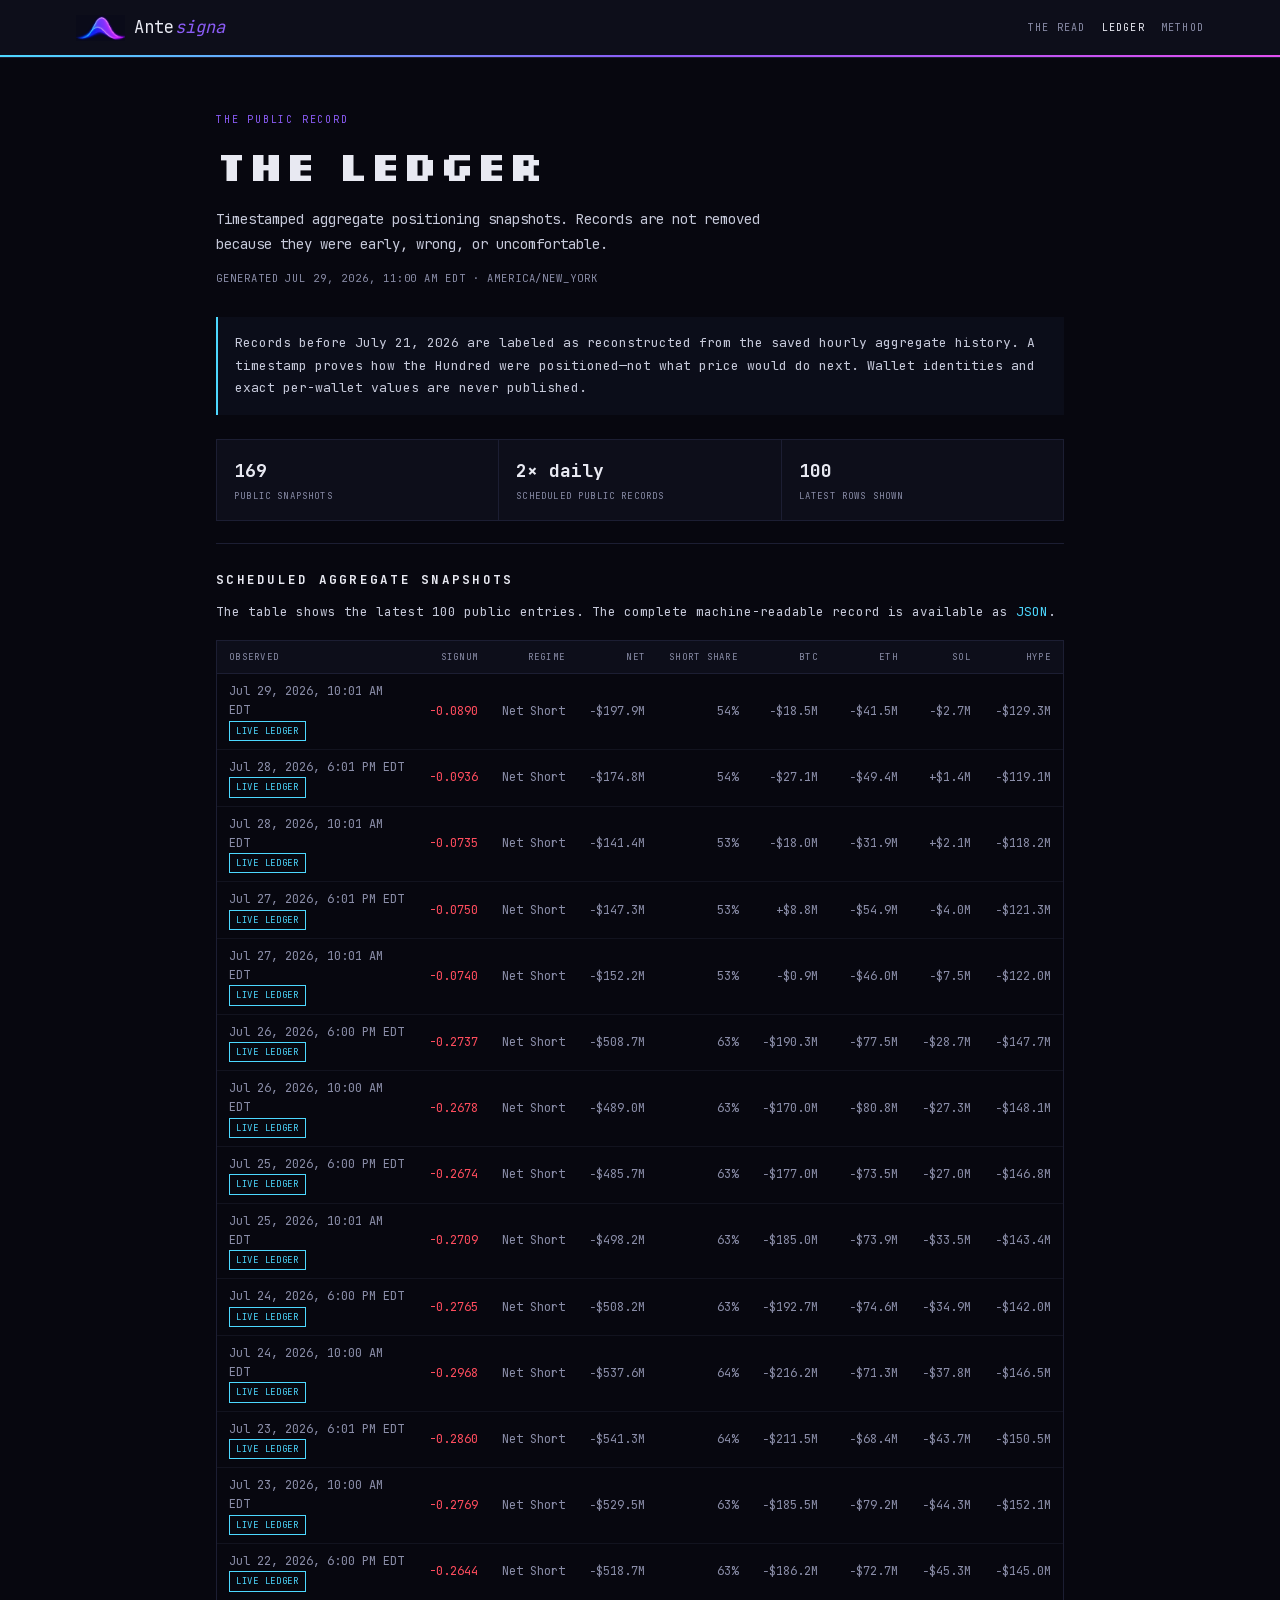
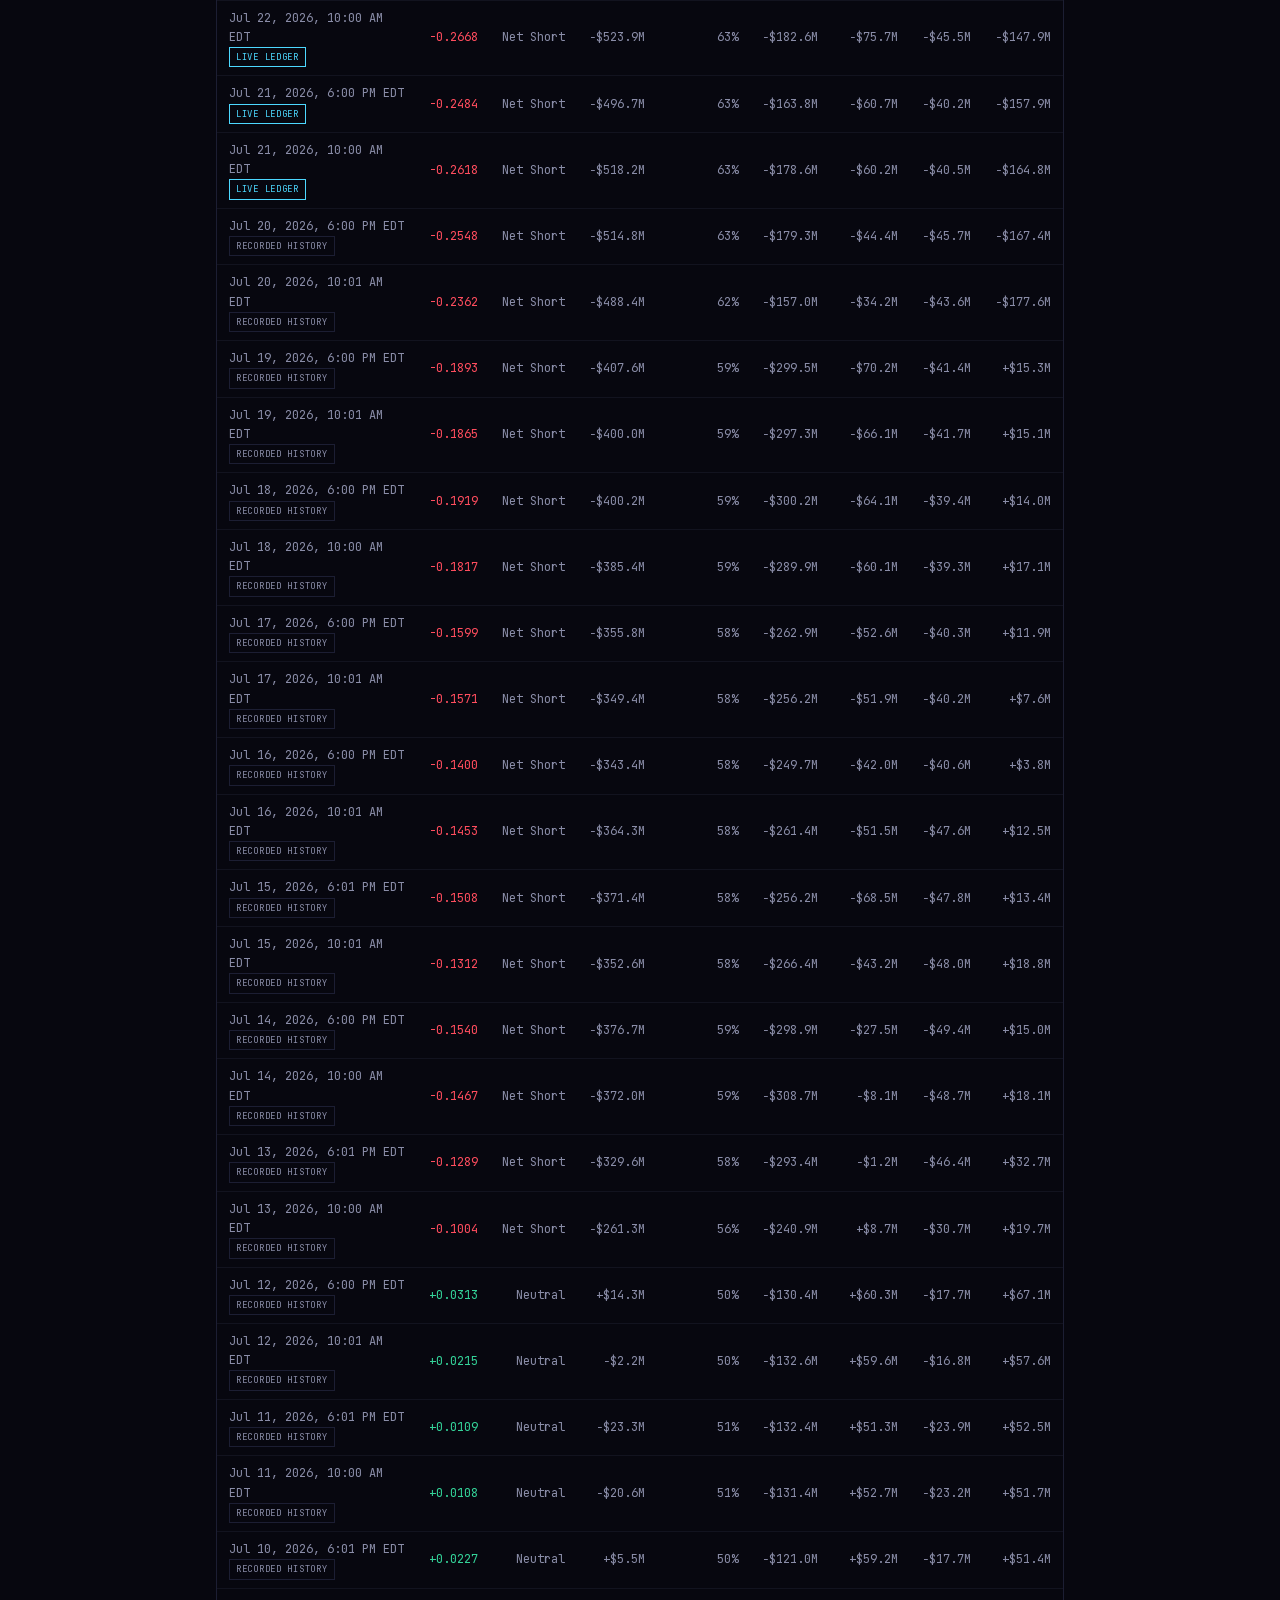
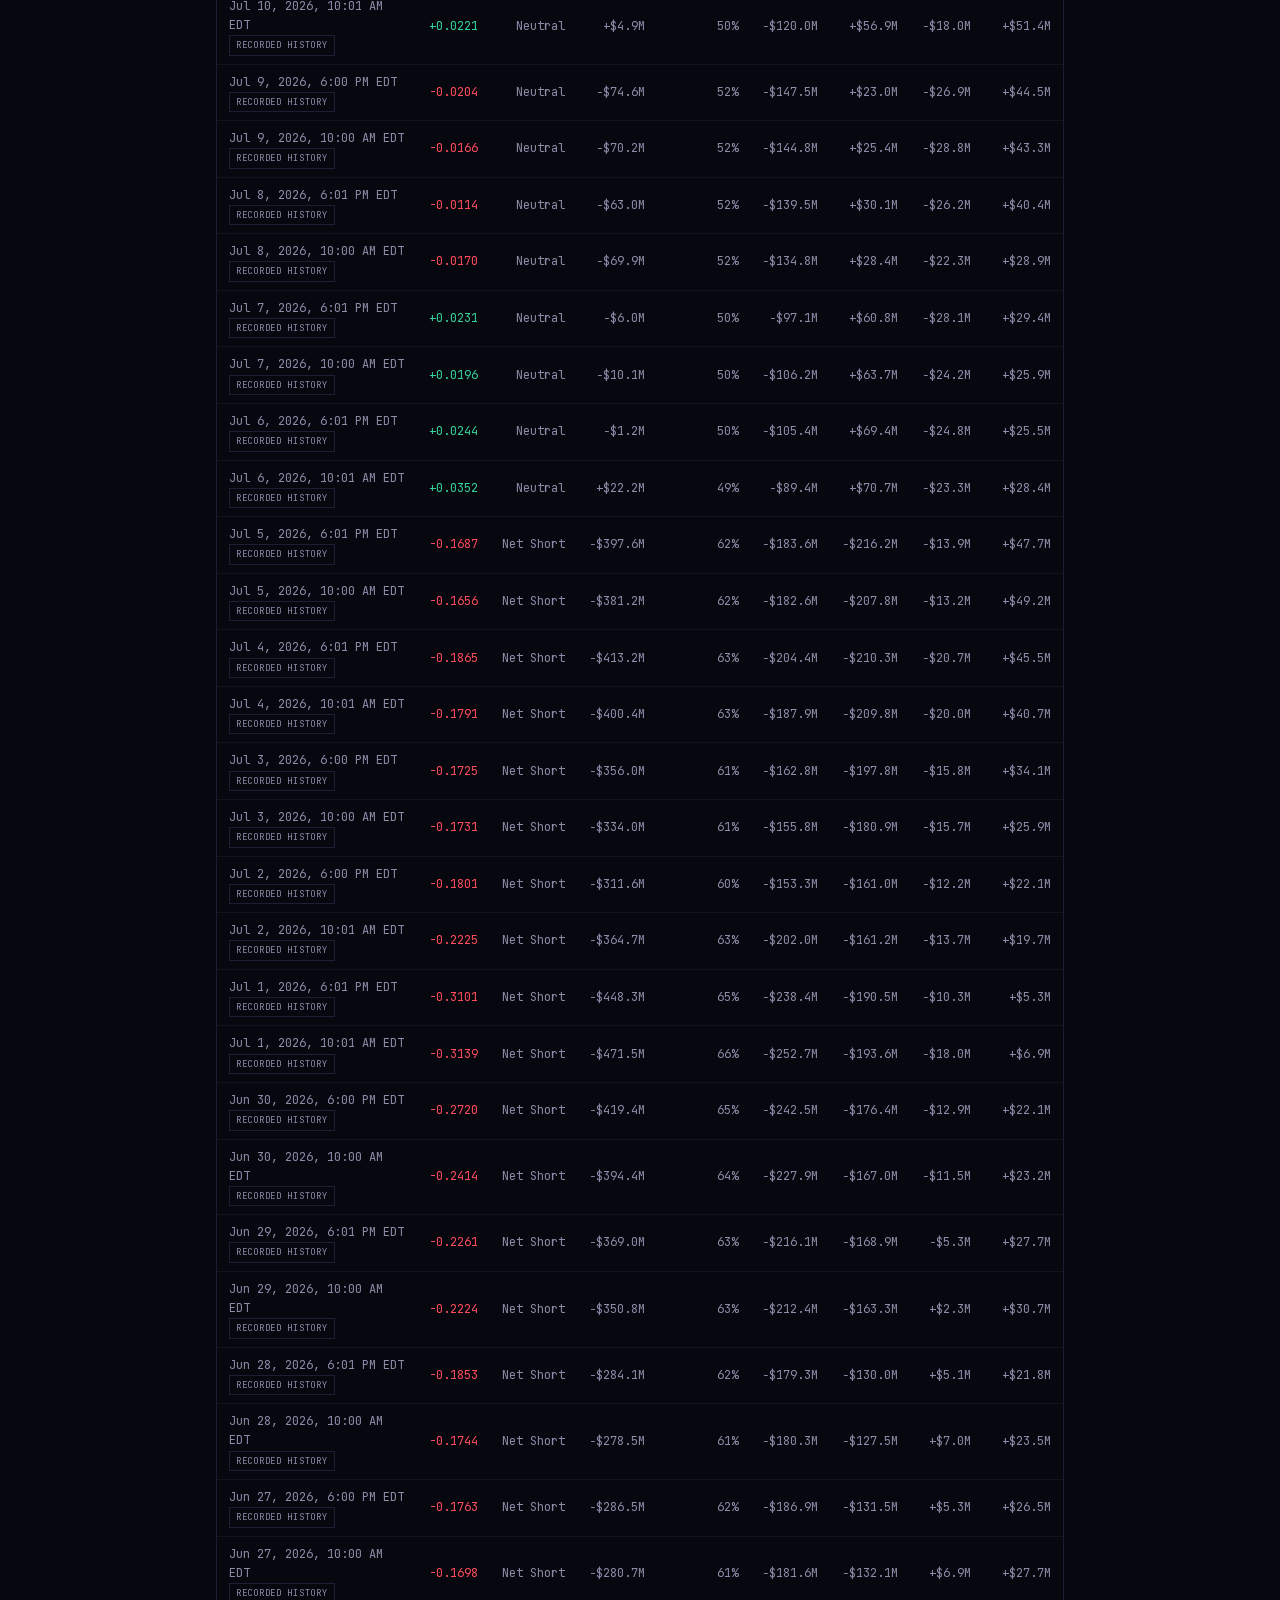
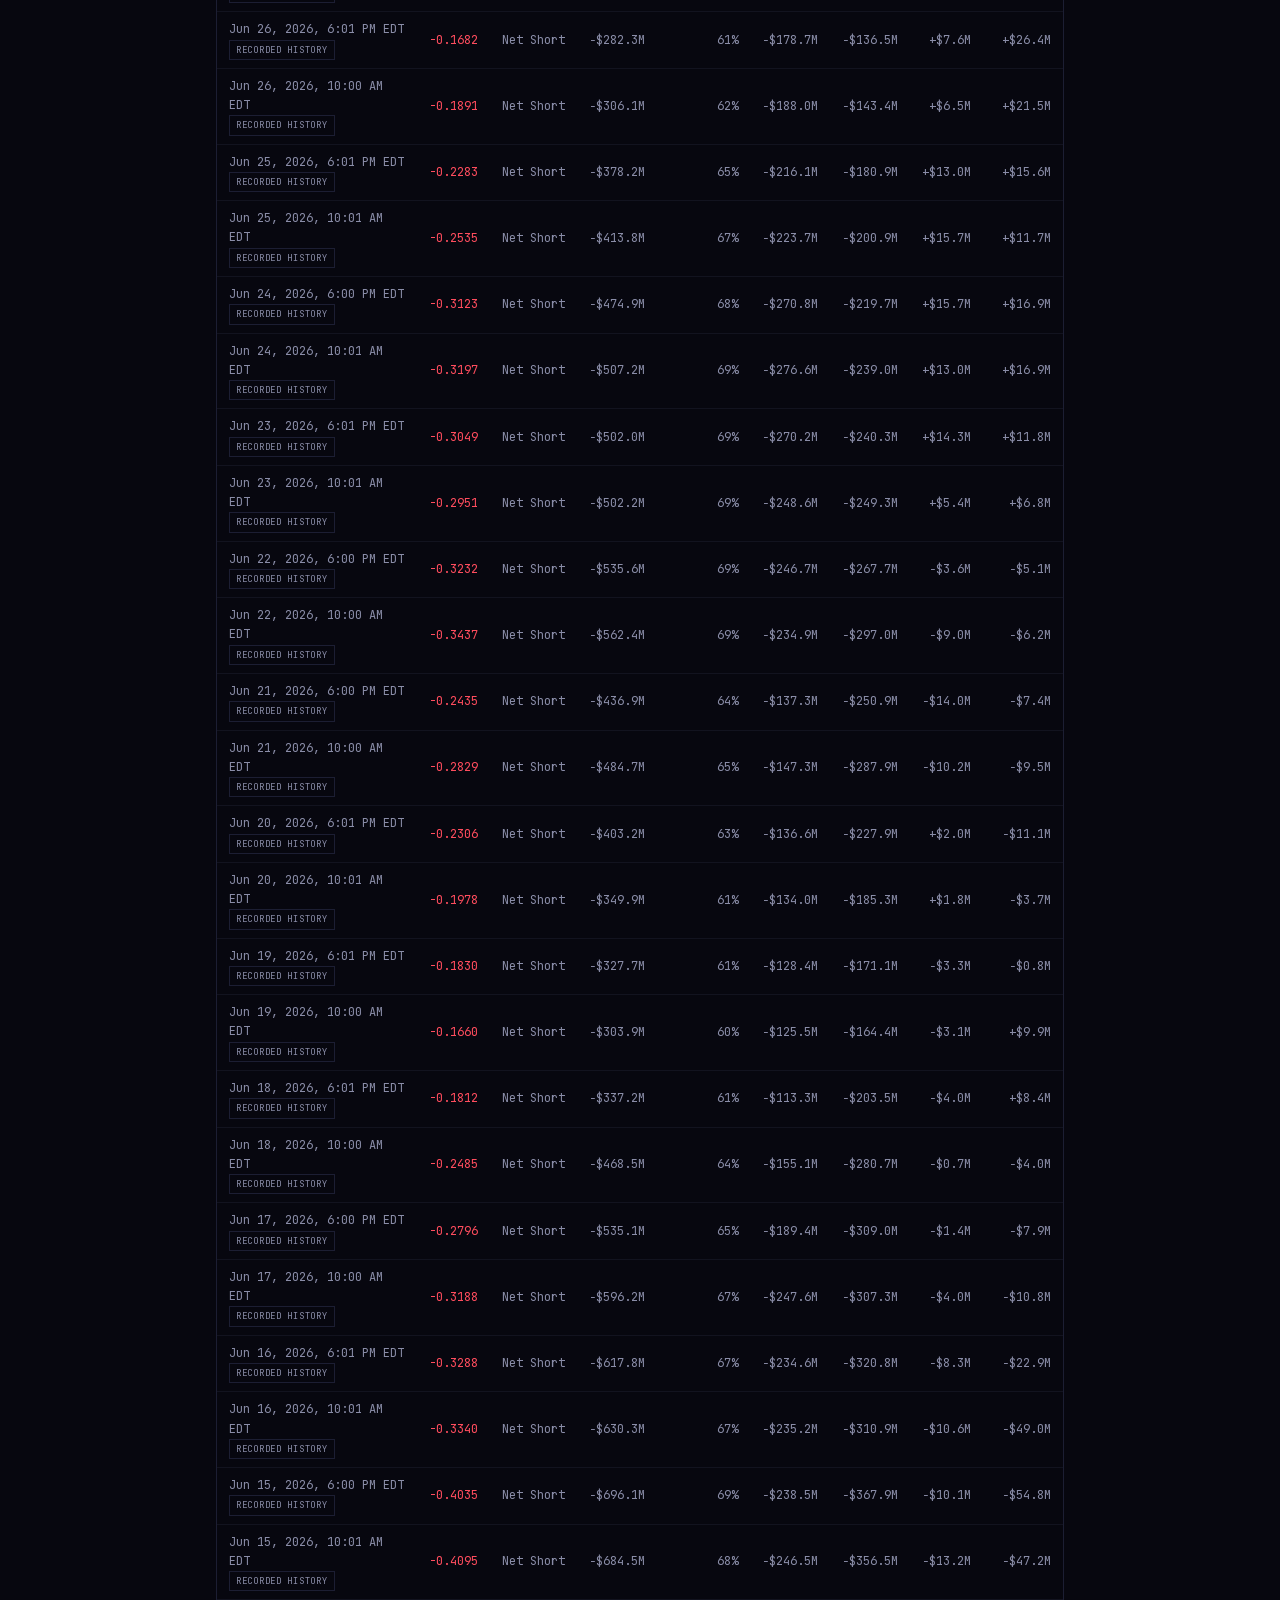
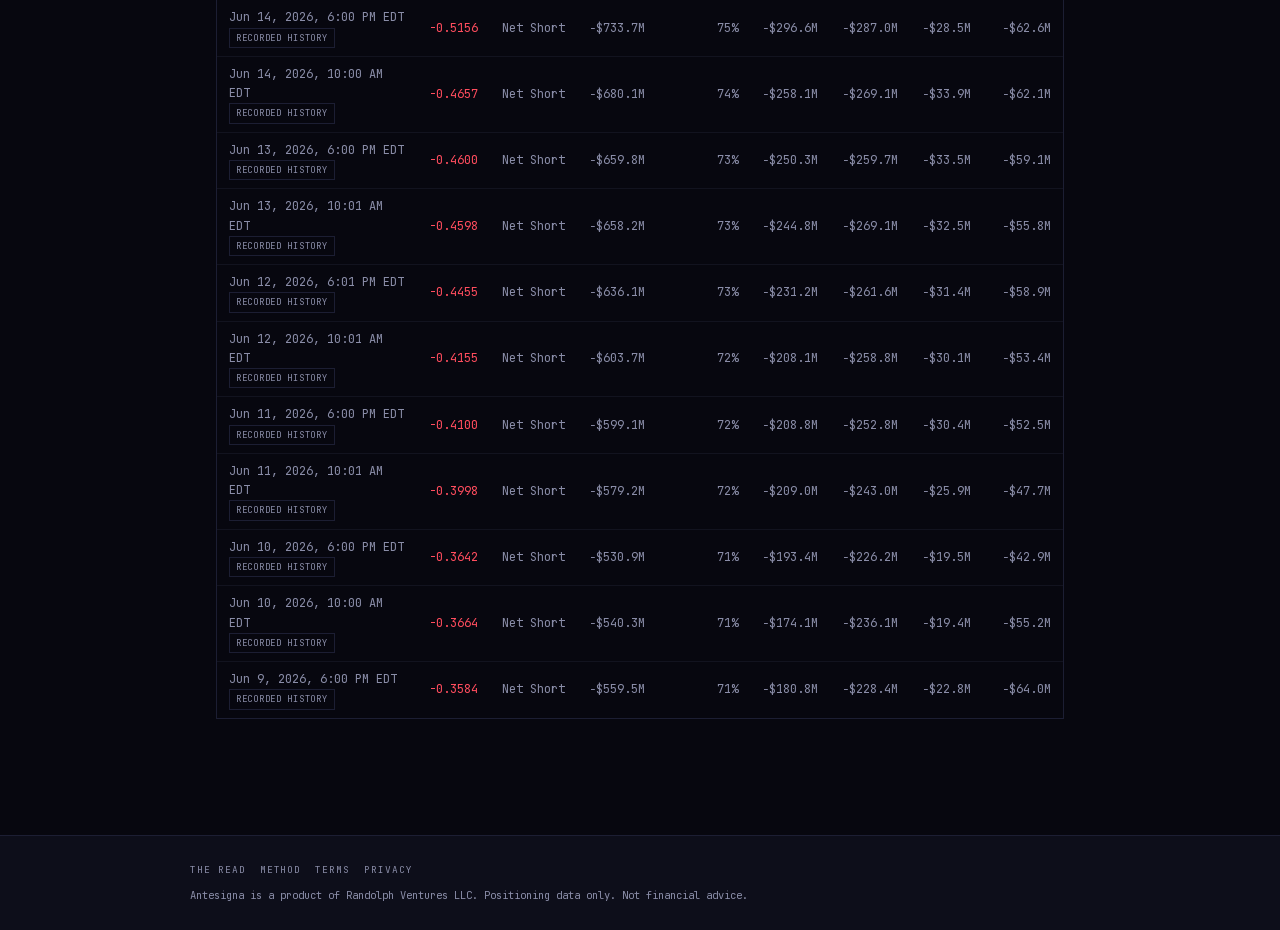
==== ledger/index.html @ 9aadf744 "Initialize public Antesigna deployment mirror" ====
<!doctype html>
<html lang="en">
<head>
  <meta charset="utf-8">
  <meta name="viewport" content="width=device-width, initial-scale=1">
  <title>The Ledger — Antesigna</title>
  <meta name="description" content="The public, timestamped record of Antesigna aggregate positioning snapshots.">
  <link rel="canonical" href="https://antesigna.io/ledger/">
  <meta property="og:type" content="website">
  <meta property="og:title" content="The Ledger — Antesigna">
  <meta property="og:description" content="Scheduled aggregate positioning snapshots, retained whether the read later looks useful or wrong.">
  <meta property="og:image" content="https://antesigna.io/assets/img/og.jpg">
  <link rel="icon" type="image/png" href="/assets/img/favicon.png">
  <link rel="stylesheet" href="/assets/antesigna.css">
  <link rel="stylesheet" href="/assets/page.css">
</head>
<body class="page-shell">
  <a class="skip" href="#content">Skip to the Ledger</a>
  <header class="page-head"><div class="wrap"><nav class="nav" aria-label="Primary">
    <a class="brand" href="/"><img src="/assets/img/mark.webp" alt="" width="130" height="69"><span class="bname">Ante<i>signa</i></span></a>
    <div class="page-links"><a href="/">The Read</a><a href="/ledger/" aria-current="page">Ledger</a><a href="/method/">Method</a></div>
  </nav></div><div class="rail"></div></header>
  <main class="page-main" id="content">
    <div class="page-kicker">The public record</div>
    <h1>The Ledger</h1>
    <p class="page-lede">Timestamped aggregate positioning snapshots. Records are not removed because they were early, wrong, or uncomfortable.</p>
    <div class="page-meta">Generated <span id="ledgerGenerated">loading…</span> · America/New_York</div>

    <div class="page-callout">Records before July 21, 2026 are labeled as reconstructed from the saved hourly aggregate history. A timestamp proves how the Hundred were positioned—not what price would do next. Wallet identities and exact per-wallet values are never published.</div>

    <div class="page-grid" aria-live="polite">
      <div class="page-stat"><strong id="snapshotCount">—</strong><span>public snapshots</span></div>
      <div class="page-stat"><strong>2× daily</strong><span>scheduled public records</span></div>
      <div class="page-stat"><strong>100</strong><span>latest rows shown</span></div>
    </div>

    <section class="page-section">
      <h2>Scheduled aggregate snapshots</h2>
      <p>The table shows the latest 100 public entries. The complete machine-readable record is available as <a href="/data/proof_ledger.json">JSON</a>.</p>
      <div class="ledger-table" style="margin-top:16px">
        <table>
          <thead><tr><th>Observed</th><th>Signum</th><th>Regime</th><th>Net</th><th>Short share</th><th>BTC</th><th>ETH</th><th>SOL</th><th>HYPE</th></tr></thead>
          <tbody id="snapshotRows"><tr><td colspan="9">Loading the public Ledger…</td></tr></tbody>
        </table>
      </div>
    </section>
  </main>
  <footer class="page-foot"><div class="inner"><nav><a href="/">The Read</a><a href="/method/">Method</a><a href="/terms/">Terms</a><a href="/privacy/">Privacy</a></nav>Antesigna is a product of Randolph Ventures LLC. Positioning data only. Not financial advice.</div></footer>
  <script src="/assets/page.js"></script>
</body>
</html>
---- assets/antesigna.css ----
/* ═══════════════════════════════════════════════════════════════════════
   ANTESIGNA — live positioning of 100 screened Hyperliquid traders
   Committed dark: this is a cockpit UI, so there is no light theme.

   COLOUR LAW (do not relax):
     · --long / --short  data direction ONLY, always paired with a sign or arrow
     · --cyan            interactive ONLY (links, focus, active, ghost button)
     · --gold            the Watch (paid tier) ONLY
     · the full cyan→violet→magenta gradient appears in exactly three places:
       the logo, the two energy rails, and active/selected states. Nowhere else.
   ═══════════════════════════════════════════════════════════════════════ */

@font-face{font-family:'JetBrains Mono';font-style:normal;font-weight:400 700;font-display:swap;
  src:url(fonts/jetbrainsmono-400.woff2) format('woff2')}
@font-face{font-family:'Silkscreen';font-style:normal;font-weight:400;font-display:swap;
  src:url(fonts/silkscreen-400.woff2) format('woff2')}
@font-face{font-family:'Silkscreen';font-style:normal;font-weight:700;font-display:swap;
  src:url(fonts/silkscreen-700.woff2) format('woff2')}

:root{
  --void:#07070F; --panel:#0D0E1A; --line:#1C1E33; --ink:#E8E9F2; --ink2:#8A8DA8;
  --cyan:#4DD8FF; --violet:#8B5CF6; --magenta:#E14FEF;
  --long:#34D399; --short:#FF4D5E; --gold:#F2C14E;
  --grad:linear-gradient(90deg,var(--cyan),var(--violet),var(--magenta));
  --mono:'JetBrains Mono',ui-monospace,SFMono-Regular,Menlo,monospace;
  --px:'Silkscreen','JetBrains Mono',monospace;
}
*{box-sizing:border-box;margin:0;padding:0}
html{-webkit-text-size-adjust:100%;overflow-x:hidden}
body{background:var(--void);color:var(--ink);font:13px/1.6 var(--mono);-webkit-font-smoothing:antialiased;overflow-x:hidden}
a{color:var(--cyan);text-decoration:none}
a:hover{text-decoration:underline}
button{font:inherit;color:inherit;background:transparent;border:0;cursor:pointer}
img{max-width:100%;display:block}
:focus-visible{outline:2px solid var(--cyan);outline-offset:2px}
.px{font-family:var(--px);font-weight:700;letter-spacing:.02em}
.n{font-variant-numeric:tabular-nums;white-space:nowrap}
.up{color:var(--long)} .dn{color:var(--short)} .mut{color:var(--ink2)}
.wrap{max-width:1180px;margin:0 auto;padding:0 26px}
.rail{height:2px;background:var(--grad)}
.lbl{font-size:9.5px;letter-spacing:.17em;text-transform:uppercase;color:var(--ink2)}
.sec{border-top:1px solid var(--line);padding:32px 0}
.skip{position:absolute;left:-9999px}
.skip:focus{left:8px;top:8px;z-index:200;background:var(--panel);padding:10px 14px;border:1px solid var(--cyan)}

/* ── tooltip: single node at body root so scroll containers can't clip it ── */
[data-tip]{border-bottom:1px dotted rgba(138,141,168,.6);cursor:help}
#tip{position:absolute;z-index:120;max-width:270px;background:#12142A;color:var(--ink);
  border:1px solid var(--violet);padding:8px 11px;font-size:11px;line-height:1.55;
  opacity:0;visibility:hidden;transition:opacity .13s;pointer-events:none;
  box-shadow:0 6px 22px rgba(0,0,0,.6)}
#tip.on{opacity:1;visibility:visible}

/* ── loading / error ── */
.boot{padding:80px 26px;text-align:center;color:var(--ink2);font-size:12px;letter-spacing:.14em;text-transform:uppercase}
.boot.err{color:#ffb3ba}
.boot .again{margin-top:14px;display:inline-block;border:1px solid var(--cyan);color:var(--cyan);
  padding:9px 15px;font-size:10.5px;letter-spacing:.14em}

/* ── positioning tape ── */
.tape{background:#0A0B15;border-bottom:1px solid var(--line);overflow:hidden}
.tapetrack{display:flex;width:max-content}
.run .tapetrack{animation:slide 64s linear infinite}
@keyframes slide{to{transform:translateX(-50%)}}
.thalf{display:flex;align-items:center}
.tmk{display:inline-flex;align-items:baseline;gap:5px;padding:7px 0;margin-right:30px;white-space:nowrap;font-size:11px}
.tmk .s{color:var(--ink);letter-spacing:.06em}
.tmk .v,.tmk .d{font-variant-numeric:tabular-nums}
.tmk .d{font-size:10.5px}
.ttag{color:var(--violet);letter-spacing:.15em;font-size:10px;padding:7px 0;margin-right:30px;white-space:nowrap}

/* ── latest ── */
.latest{display:flex;background:var(--panel);border-bottom:1px solid var(--line);overflow:hidden}
.latest .k{flex:none;padding:9px 13px;font-size:9.5px;letter-spacing:.16em;color:var(--cyan);border-right:1px solid var(--line)}
.lwin{position:relative;flex:1;height:34px;overflow:hidden;min-width:0}
.lwin ul{list-style:none;position:absolute;inset:0}
.lwin li{height:34px;display:flex;align-items:center;gap:9px;padding:0 14px;font-size:11.5px;color:var(--ink2);white-space:nowrap;overflow:hidden;text-overflow:ellipsis}
.lwin li b{color:var(--ink)}
.lwin li .t{flex:none;font-size:10.5px;letter-spacing:.06em}
.lwin li>span:last-child{min-width:0;overflow:hidden;text-overflow:ellipsis}

/* ── nav ── */
.nav{display:flex;align-items:center;gap:20px;padding:11px 0;background:var(--panel);flex-wrap:nowrap}
.brand{display:flex;align-items:center;gap:9px;flex:none;color:var(--ink)}
.brand:hover{text-decoration:none}
.brand img{height:26px;width:auto}
.bname{font-size:17px;letter-spacing:.01em}
.bname i{font-style:italic;color:var(--violet)}
.links{display:none;gap:15px;font-size:10px;letter-spacing:.1em;text-transform:uppercase;white-space:nowrap}
.links a{color:var(--ink2)}
.links a.on{color:var(--ink)}
@media(min-width:1140px){.links{display:flex}}
.navr{margin-left:auto;display:flex;align-items:center;gap:11px;flex:none}
.cd{display:flex;align-items:center;gap:7px;font-size:10px;letter-spacing:.08em;color:var(--ink2);white-space:nowrap}
.dot{width:7px;height:7px;background:var(--cyan);flex:none}
.run .dot{animation:breathe 4s ease-in-out infinite}
@keyframes breathe{0%,100%{opacity:.4;box-shadow:0 0 0 rgba(77,216,255,0)}50%{opacity:1;box-shadow:0 0 9px rgba(77,216,255,.85)}}
.btn{display:inline-block;padding:10px 16px;font-size:10.5px;font-weight:700;letter-spacing:.14em;
  text-transform:uppercase;white-space:nowrap;border:1px solid transparent}
.btn:hover{text-decoration:none}
.b-gold{background:var(--gold);color:#141005}
.b-gold:hover{filter:brightness(1.08)}
.b-ghost{color:var(--cyan);border-color:var(--cyan)}
.b-ghost:hover{background:rgba(77,216,255,.08)}
.btn-lg{padding:13px 20px;font-size:11.5px}
/* Must sit AFTER .navr/.btn above: a media query adds no specificity, so a
   later plain rule would otherwise win and the CTA pair would overflow. */
@media(max-width:820px){
  .nav{flex-wrap:wrap;gap:12px}
  .navr{margin-left:0;width:100%;gap:9px}
  .navr .btn{flex:1 1 auto;text-align:center}
}
@media(max-width:400px){.cd{display:none}}

/* ── hero ── */
.hero{padding:38px 0 30px}
.eyeb{display:flex;gap:16px;flex-wrap:wrap;align-items:baseline;font-size:10.5px;letter-spacing:.15em;text-transform:uppercase;color:var(--ink2)}
.eyeb .id{color:var(--ink)}
.hero h1{font-family:var(--px);font-weight:700;font-size:clamp(20px,2.5vw,31px);line-height:1.3;margin-top:15px;max-width:20ch;letter-spacing:.02em}
.sub{margin-top:16px;max-width:68ch;font-size:13px;color:var(--ink2);line-height:1.75}
.sub b{color:var(--ink)}
.lore{margin-top:15px;font-size:11.5px;color:var(--ink2);font-style:italic;line-height:1.75;max-width:70ch;
  border-left:2px solid var(--violet);padding-left:12px}
.lore b{font-style:normal;color:var(--ink);letter-spacing:.03em}
.hgrid{display:grid;grid-template-columns:1fr;gap:30px;margin-top:28px;align-items:end}
@media(min-width:940px){.hgrid{grid-template-columns:290px minmax(0,1fr);gap:44px}}
/* colour + glow are set inline and scale with magnitude — see heatStyle() */
.big{font-family:var(--px);font-weight:700;font-size:clamp(44px,6vw,62px);line-height:1;font-variant-numeric:tabular-nums}
.bmeta{margin-top:9px;font-size:10.5px;color:var(--ink2);letter-spacing:.06em}
.bdef{margin-top:5px;font-size:11px;color:var(--ink2);line-height:1.6}
.marks{margin-top:12px;font-size:11.5px;color:var(--ink2)}
.marks b{color:var(--ink)}
.dist{position:relative}
.dist svg{width:100%;height:auto}
.dcap{position:relative;display:flex;justify-content:space-between;margin-top:7px;font-size:9.5px;letter-spacing:.13em;text-transform:uppercase;color:var(--ink2)}
.dcap .z{position:absolute;top:0;transform:translateX(-50%)}
.today{position:absolute;top:-3px;font-size:9.5px;letter-spacing:.16em;text-transform:uppercase;color:var(--ink);white-space:nowrap;padding-left:7px}
.chips{display:flex;flex-wrap:wrap;gap:8px;margin-top:20px}
.chip{border:1px solid var(--line);padding:7px 11px;font-size:11px;color:var(--ink2)}
.chip b{color:var(--ink)}
.cta{display:flex;flex-wrap:wrap;gap:11px;align-items:center;margin-top:24px}
.ctan{font-size:11.5px;color:var(--ink2)}
.trust{margin-top:13px;font-size:9.5px;letter-spacing:.15em;text-transform:uppercase;color:var(--ink2)}

/* ── proof strip ── */
.strip{display:grid;grid-template-columns:repeat(2,1fr);border-top:1px solid var(--line);border-bottom:1px solid var(--line);background:var(--panel)}
@media(min-width:820px){.strip{grid-template-columns:repeat(4,1fr)}}
.strip>div{padding:13px 18px;border-right:1px solid var(--line)}
.strip>div:last-child{border-right:0}
.strip .v{font-size:15px;color:var(--ink)}
.strip .k{font-size:9px;letter-spacing:.13em;text-transform:uppercase;color:var(--ink2);margin-top:3px}

/* ── section heads / tabs ── */
.shead{display:flex;justify-content:space-between;align-items:flex-end;gap:14px;flex-wrap:wrap;margin-bottom:6px}
.shead h2{font-size:12.5px;letter-spacing:.2em;text-transform:uppercase;font-weight:700}
.ssub{font-size:11.5px;color:var(--ink2);margin-bottom:16px}
.tabs{display:flex;border:1px solid var(--line);font-size:9.5px;letter-spacing:.11em;text-transform:uppercase;flex-wrap:wrap}
.tabs button{padding:6px 12px;color:var(--ink2);border-left:1px solid var(--line)}
.tabs button:first-child{border-left:0}
.tabs button.on{background:var(--grad);color:#fff;font-weight:700}
.ctabs{display:flex;gap:8px;flex-wrap:wrap;align-items:center}
.clegend{display:flex;flex-wrap:wrap;gap:14px;margin-top:10px;font-size:10px;letter-spacing:.1em;text-transform:uppercase;color:var(--ink2)}
.clegend i{display:inline-block;width:10px;height:2px;margin-right:6px;vertical-align:3px}

/* ── chart ── */
#chart svg,#bars svg{display:block;width:100%;height:auto}

/* ── movers ── */
.mv{display:grid;grid-template-columns:1fr;gap:4px 14px;padding:14px 0;border-top:1px solid var(--line)}
@media(min-width:700px){.mv{grid-template-columns:74px 104px minmax(0,1fr);align-items:baseline}}
.mv .t{font-weight:700;letter-spacing:.06em}
.mv .d{font-size:14px}
.mv .c{font-size:12.5px;color:#C6C9DA;line-height:1.65}
.mv .c b{color:var(--ink)}
.quiet{margin-top:18px;border:1px solid var(--violet);padding:12px 15px;font-size:12px;color:#CDBFF6}
.quiet b{color:var(--ink)}

/* ── board ── */
.tw{overflow:auto;max-height:340px;border:1px solid var(--line);
  scrollbar-width:thin;scrollbar-color:#2A2E4A transparent}
.tw::-webkit-scrollbar{width:8px;height:8px}
.tw::-webkit-scrollbar-track{background:transparent}
.tw::-webkit-scrollbar-thumb{background:#242840;border:2px solid var(--void)}
.tw::-webkit-scrollbar-thumb:hover{background:#33385a}
.tw::-webkit-scrollbar-corner{background:transparent}
table{width:100%;border-collapse:collapse;min-width:560px}
th{position:sticky;top:0;background:var(--panel);z-index:2;text-align:right;font-size:9px;letter-spacing:.14em;
  text-transform:uppercase;color:var(--ink2);font-weight:400;padding:9px 12px;border-bottom:1px solid var(--line);white-space:nowrap}
th:first-child,td:first-child{text-align:left}
th button{font-size:inherit;letter-spacing:inherit;text-transform:inherit;color:inherit}
th button:hover{color:var(--ink)}
th .arw{color:var(--cyan)}
td{padding:8px 12px;font-size:12px;font-variant-numeric:tabular-nums;text-align:right;border-bottom:1px solid #12131F;color:var(--ink2);white-space:nowrap}
td.m{color:var(--ink);font-weight:700;letter-spacing:.05em}
tr:last-child td{border-bottom:0}
.tilt{display:inline-block;width:58px;height:7px;background:#161828;position:relative;vertical-align:middle}
.tilt i{position:absolute;top:0;bottom:0}
.tilt::after{content:"";position:absolute;left:50%;top:-2px;bottom:-2px;width:1px;background:var(--ink2);opacity:.5}
.bfoot{display:flex;justify-content:space-between;gap:12px;flex-wrap:wrap;margin-top:10px;font-size:9.5px;letter-spacing:.12em;text-transform:uppercase;color:var(--ink2)}

/* ── the hundred ── */
.tier{display:grid;grid-template-columns:1fr;gap:5px 14px;padding:13px 0;border-top:1px solid #12131F}
@media(min-width:680px){.tier{grid-template-columns:110px 90px minmax(0,1fr) 126px;align-items:center}}
.tier .tl{color:var(--ink);font-size:13px;font-variant-numeric:tabular-nums}
.tier .c{font-size:11px;color:var(--ink2)}
.ttrack{height:14px}
.tbar{height:14px;display:flex;min-width:3px;background:#161828}
.tbar i{display:block;height:100%}
.tbar .s{background:var(--short)} .tbar .l{background:var(--long)} .tbar .f{background:#3A3D55}
.tier .e{font-size:11px;color:var(--ink2);font-variant-numeric:tabular-nums;text-align:left}
@media(min-width:680px){.tier .e{text-align:right}}
.legend{display:flex;gap:16px;flex-wrap:wrap;margin-top:12px;font-size:9.5px;letter-spacing:.11em;text-transform:uppercase;color:var(--ink2)}
.legend i{display:inline-block;width:9px;height:9px;margin-right:6px;vertical-align:-1px}
.callout{margin-top:16px;border-left:2px solid var(--cyan);background:#0B0D19;padding:13px 16px;font-size:12.5px;color:#C6C9DA;line-height:1.7}
.callout b{color:var(--ink)}

/* ── ledger / method ── */
.duo{display:grid;grid-template-columns:1fr;gap:1px;background:var(--line);border-top:1px solid var(--line)}
@media(min-width:760px){.duo{grid-template-columns:1fr 1fr}}
.duo>div{background:var(--void);padding:26px 0}
@media(min-width:760px){.duo>div{padding:28px 30px}.duo>div:first-child{padding-left:0}}
.duo h3{font-size:12px;letter-spacing:.19em;text-transform:uppercase;margin-bottom:8px}
.duo p{font-size:12.5px;color:#C6C9DA;line-height:1.7;max-width:46ch}
.duo a{display:inline-block;margin-top:11px;font-size:10.5px;letter-spacing:.13em;text-transform:uppercase}

/* ── the watch ── */
.wgrid{display:grid;grid-template-columns:1fr;gap:32px}
@media(min-width:980px){.wgrid{grid-template-columns:minmax(0,1.05fr) minmax(0,1fr);gap:34px}}
.wgrid>div{min-width:0}
.watch h2.big2{font-family:var(--px);font-weight:700;font-size:clamp(19px,2.3vw,27px);color:var(--gold);margin:9px 0 13px;line-height:1.3;letter-spacing:.02em}
.watch p{font-size:12.5px;color:#C6C9DA;line-height:1.75}
.watch p b{color:var(--ink)}
.ticks{display:flex;align-items:flex-end;gap:1px;height:34px;margin:20px 0 6px}
.ticks i{flex:1;min-width:0;height:8px;background:#151729}
.ticks i.c{height:11px;background:#2A2D49}
.ticks i.a{height:34px;background:var(--gold);box-shadow:0 0 6px rgba(242,193,78,.65)}
.tfoot{display:flex;justify-content:space-between;font-size:9.5px;letter-spacing:.12em;text-transform:uppercase;color:var(--ink2)}
.watch-summary{margin-top:9px;font-size:12.5px;line-height:1.65;color:#C6C9DA;white-space:normal;overflow-wrap:anywhere}
.watch-summary b{color:var(--ink)}
.price{display:flex;flex-wrap:wrap;gap:14px 22px;align-items:center;border-top:1px solid var(--line);margin-top:22px;padding-top:20px}
.price .p{font-size:27px;font-weight:700;color:var(--ink)}
.price .p small{font-size:11.5px;color:var(--ink2);font-weight:400}
.price .f{font-size:11px;color:var(--ink2);line-height:1.65}
.price .btn{margin-left:auto}
.price .annual{font-size:10px;letter-spacing:.09em;text-transform:uppercase}
@media(max-width:820px){.price .btn{margin-left:0;width:100%;text-align:center}}
.transition{margin-top:12px;font-size:10px!important;color:var(--ink2)!important;border-left:1px solid var(--line);padding-left:10px}
.alert{border:1px solid var(--gold);background:#0B0A12}
.alert .h{display:flex;justify-content:space-between;gap:10px;padding:9px 14px;border-bottom:1px solid #2A2415;font-size:9.5px;letter-spacing:.13em;text-transform:uppercase;color:var(--ink2)}
.alert .h b{color:var(--gold)}
.alert .b{padding:15px}
.trig{display:inline-block;border:1px solid var(--gold);color:var(--gold);font-size:9px;letter-spacing:.14em;padding:3px 7px;margin-bottom:11px;text-transform:uppercase}
/* these rows carry .n for tabular figures but are prose-length — let them wrap */
.alert .r{font-size:12px;margin:5px 0;white-space:normal}
.alert .m{font-size:12.5px;font-weight:700;margin:9px 0;color:var(--ink)}
.alert .f{border-top:1px solid #1E2033;margin-top:11px;padding-top:9px;font-size:9.5px;color:var(--ink2);line-height:1.6}
.after{font-size:11.5px;color:#C6C9DA;margin-top:12px;line-height:1.7}
.after b{color:var(--ink)}

/* ── get the read ── */
.rgrid{display:grid;grid-template-columns:1fr;gap:30px;align-items:start}
@media(min-width:860px){.rgrid{grid-template-columns:minmax(0,1.05fr) minmax(0,1fr);gap:40px}}
.rgrid h2.big2{font-family:var(--px);font-weight:700;font-size:clamp(19px,2.3vw,26px);margin-bottom:12px;letter-spacing:.02em}
.rgrid p{font-size:12.5px;color:#C6C9DA;line-height:1.75}
.form{display:flex;gap:9px;flex-wrap:wrap;margin-top:16px}
.form input{flex:1 1 180px;background:#0B0D19;border:1px solid var(--line);color:var(--ink);padding:11px 13px;font:12px var(--mono)}
.form input::placeholder{color:#5A5D78}
.newsletter{margin-top:16px;min-height:0}
.card{border:1px solid var(--line);padding:15px;font-size:12px;line-height:1.85;color:var(--ink2);white-space:normal}
.card b{color:var(--ink)}

/* ── wire + footer ── */
/* carries .n for tabular figures, but must still wrap on a phone */
.wire{border-top:1px solid var(--line);padding:9px 0;font-size:11px;color:var(--ink2);white-space:normal}
.wire b{color:var(--ink)}
.cur{display:inline-block;width:7px;height:11px;background:var(--cyan);vertical-align:-1px}
.run .cur{animation:blink 1.2s steps(1) infinite}
@keyframes blink{50%{opacity:0}}
.ft{background:var(--panel);border-top:1px solid var(--line);padding:28px 0 26px}
.ftag{margin-top:7px;font-size:10.5px;letter-spacing:.19em;text-transform:uppercase;color:var(--violet)}
.lock{margin-top:14px;max-width:74ch;font-size:11.5px;color:var(--ink2);line-height:1.8;font-style:italic}
.lock b{font-style:normal;color:var(--ink);letter-spacing:.14em}
.fnav{margin-top:16px;display:flex;flex-wrap:wrap;gap:15px;font-size:9.5px;letter-spacing:.13em;text-transform:uppercase}
.fnav a{color:var(--ink2)}
.llc{margin-top:14px;font-size:10.5px;color:var(--ink2)}

@media(prefers-reduced-motion:reduce){*{animation:none!important;transition:none!important}}
---- assets/page.css ----
.page-shell{min-height:100vh}
.page-head{background:var(--panel);border-bottom:1px solid var(--line)}
.page-head .nav{padding:14px 0}
.page-links{display:flex;gap:16px;align-items:center;margin-left:auto;font-size:10px;letter-spacing:.12em;text-transform:uppercase}
.page-links a{color:var(--ink2)}
.page-links a[aria-current="page"]{color:var(--ink)}
.page-main{max-width:900px;margin:0 auto;padding:54px 26px 90px}
.page-kicker{font-size:10px;letter-spacing:.18em;text-transform:uppercase;color:var(--violet)}
.page-main h1{font:700 clamp(25px,5vw,42px)/1.18 var(--px);margin:13px 0 16px;letter-spacing:.02em}
.page-lede{font-size:14px;line-height:1.8;color:#C6C9DA;max-width:72ch}
.page-meta{margin:13px 0 30px;color:var(--ink2);font-size:10.5px;letter-spacing:.09em;text-transform:uppercase}
.page-section{padding:26px 0;border-top:1px solid var(--line)}
.page-section h2{font-size:12.5px;letter-spacing:.18em;text-transform:uppercase;margin-bottom:11px}
.page-section h3{font-size:12px;margin:19px 0 7px;color:var(--ink)}
.page-section p,.page-section li{font-size:12.5px;line-height:1.8;color:#C6C9DA}
.page-section p+p{margin-top:12px}
.page-section ul{padding-left:20px;display:grid;gap:9px}
.page-callout{margin:24px 0;border-left:2px solid var(--cyan);background:#0B0D19;padding:15px 17px;color:#C6C9DA;line-height:1.75}
.page-callout.gold{border-left-color:var(--gold)}
.page-grid{display:grid;grid-template-columns:1fr;gap:1px;background:var(--line);border:1px solid var(--line);margin:22px 0}
@media(min-width:680px){.page-grid{grid-template-columns:repeat(3,1fr)}}
.page-stat{background:var(--panel);padding:17px}
.page-stat strong{display:block;font-size:18px;color:var(--ink);font-variant-numeric:tabular-nums}
.page-stat span{display:block;margin-top:3px;font-size:9px;letter-spacing:.13em;text-transform:uppercase;color:var(--ink2)}
.status{display:inline-flex;align-items:center;gap:8px;border:1px solid var(--line);padding:7px 10px;color:var(--ink2);font-size:10px;letter-spacing:.09em;text-transform:uppercase}
.status i{display:block;width:7px;height:7px;background:var(--cyan)}
.ledger-tools{display:flex;gap:10px;align-items:center;justify-content:space-between;flex-wrap:wrap;margin:18px 0}
.ledger-table{width:100%;border:1px solid var(--line);overflow:auto}
.ledger-table table{min-width:720px}
.ledger-table th{top:auto}
.ledger-table td:first-child{white-space:normal;min-width:160px}
.badge{display:inline-block;border:1px solid var(--line);padding:2px 6px;font-size:9px;letter-spacing:.08em;text-transform:uppercase;color:var(--ink2)}
.badge.live{border-color:var(--cyan);color:var(--cyan)}
.empty{border:1px solid var(--line);padding:24px;color:var(--ink2);line-height:1.7}
.legal-note{margin-top:32px;padding:15px 17px;background:#0B0D19;border:1px solid var(--line);font-size:11.5px;color:var(--ink2);line-height:1.75}
.page-foot{border-top:1px solid var(--line);background:var(--panel);padding:26px}
.page-foot .inner{max-width:900px;margin:0 auto;color:var(--ink2);font-size:10.5px}
.page-foot nav{display:flex;gap:14px;flex-wrap:wrap;margin-bottom:10px;text-transform:uppercase;letter-spacing:.1em;font-size:9.5px}
.page-foot nav a{color:var(--ink2)}
@media(max-width:620px){
  .page-links{gap:10px}
  .page-links a:not([aria-current="page"]){display:none}
  .page-main{padding-top:38px}
}
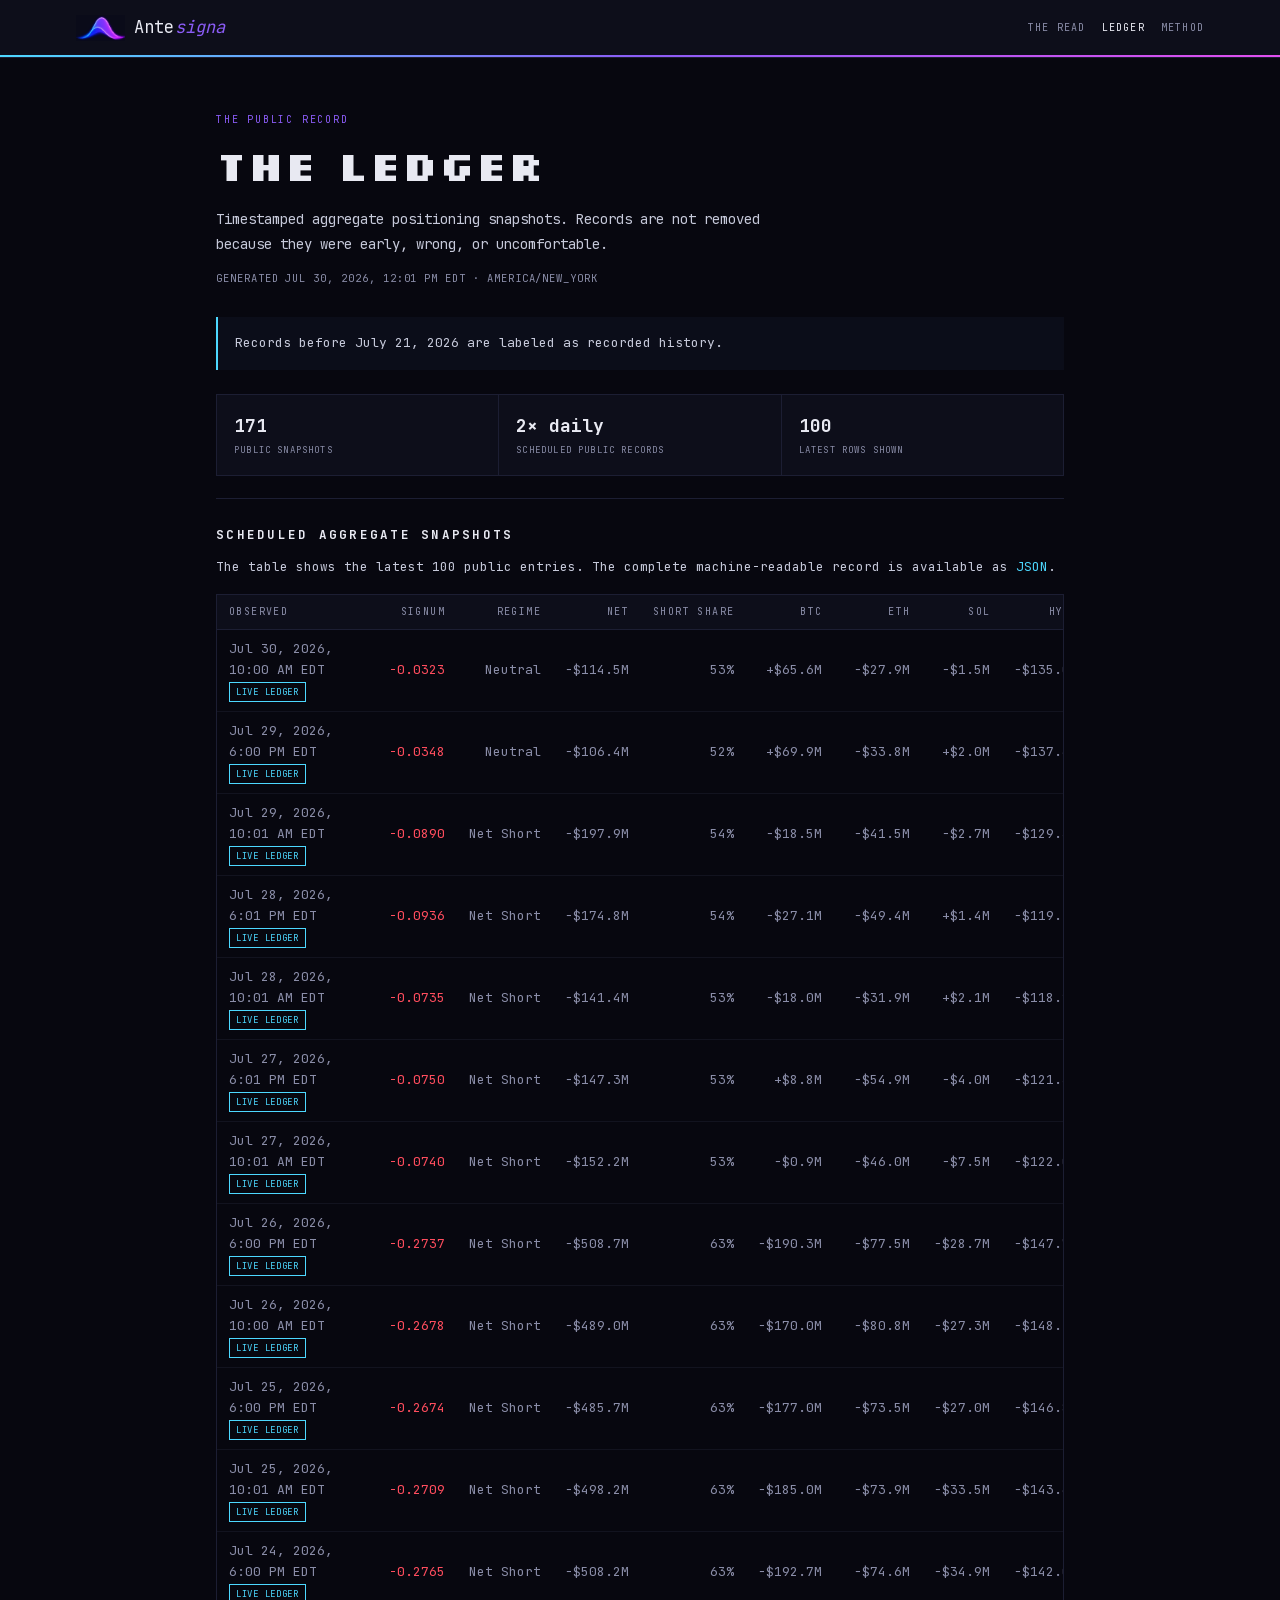
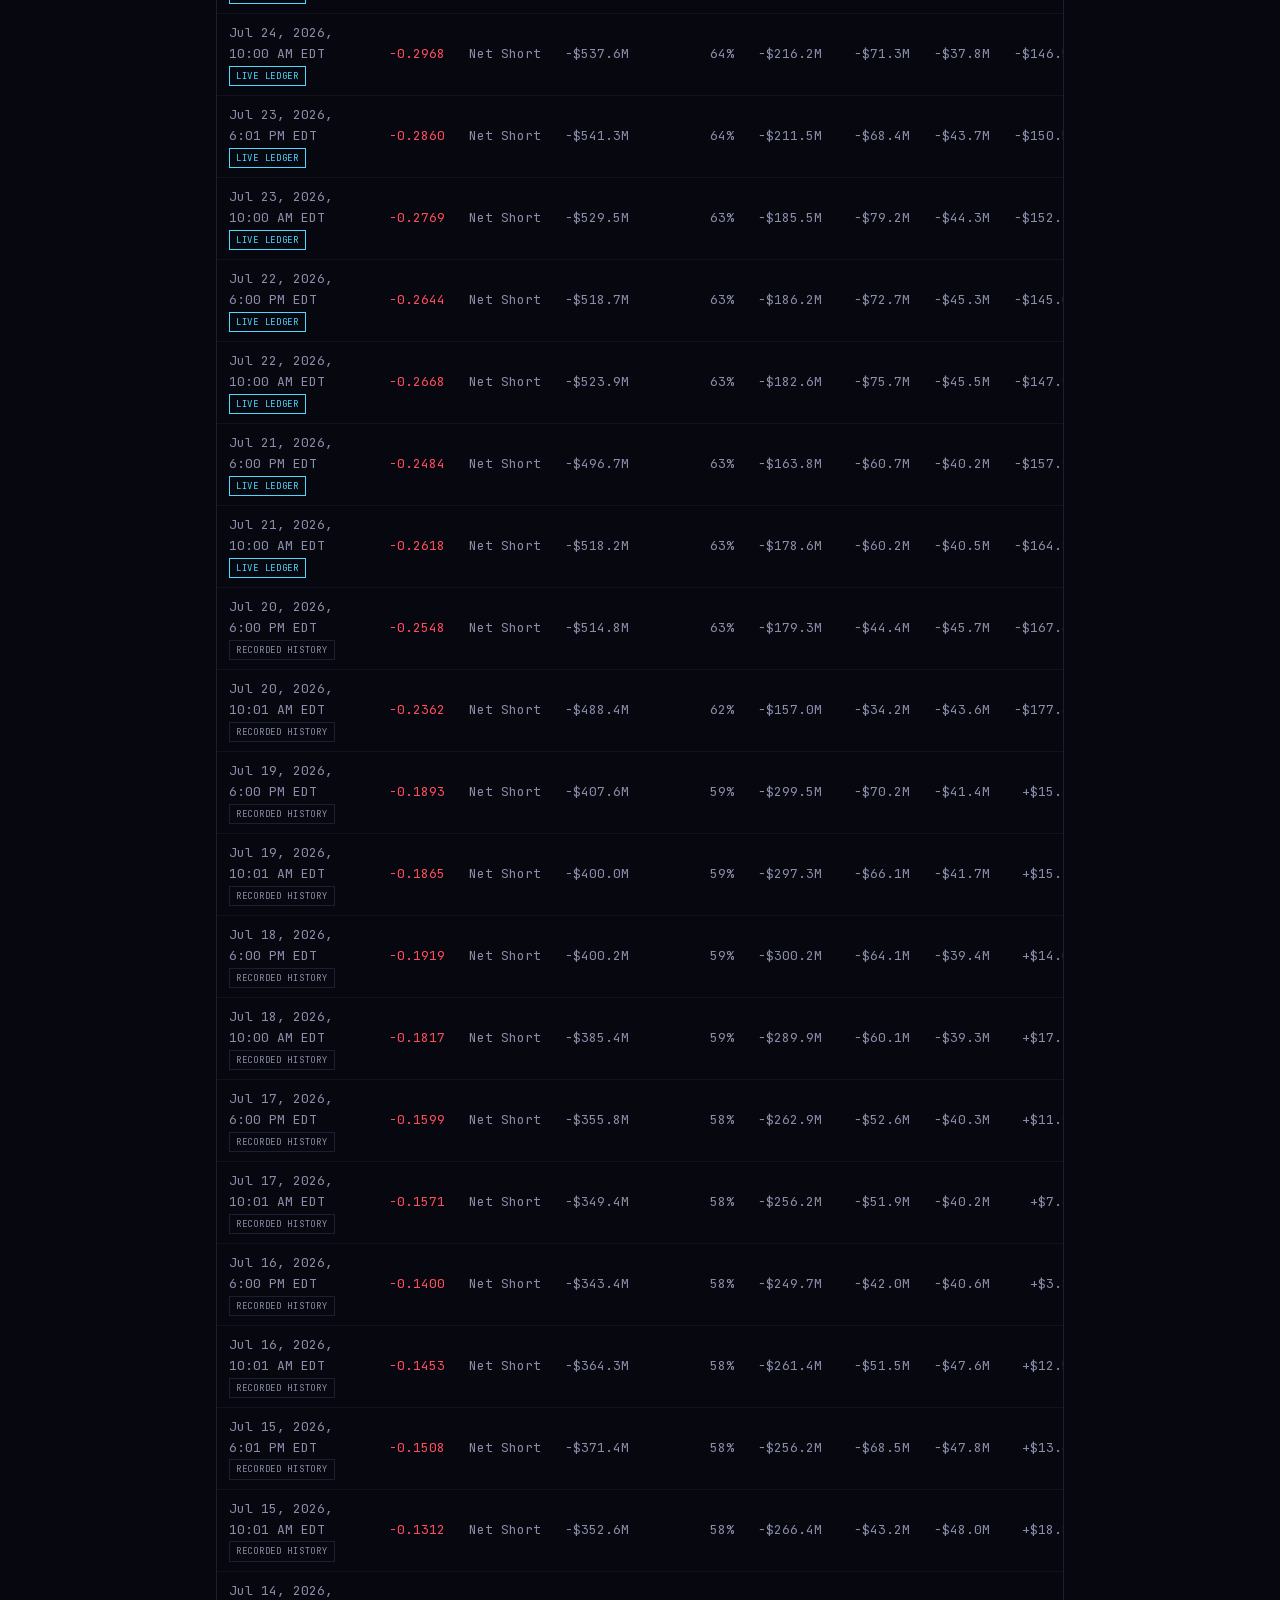
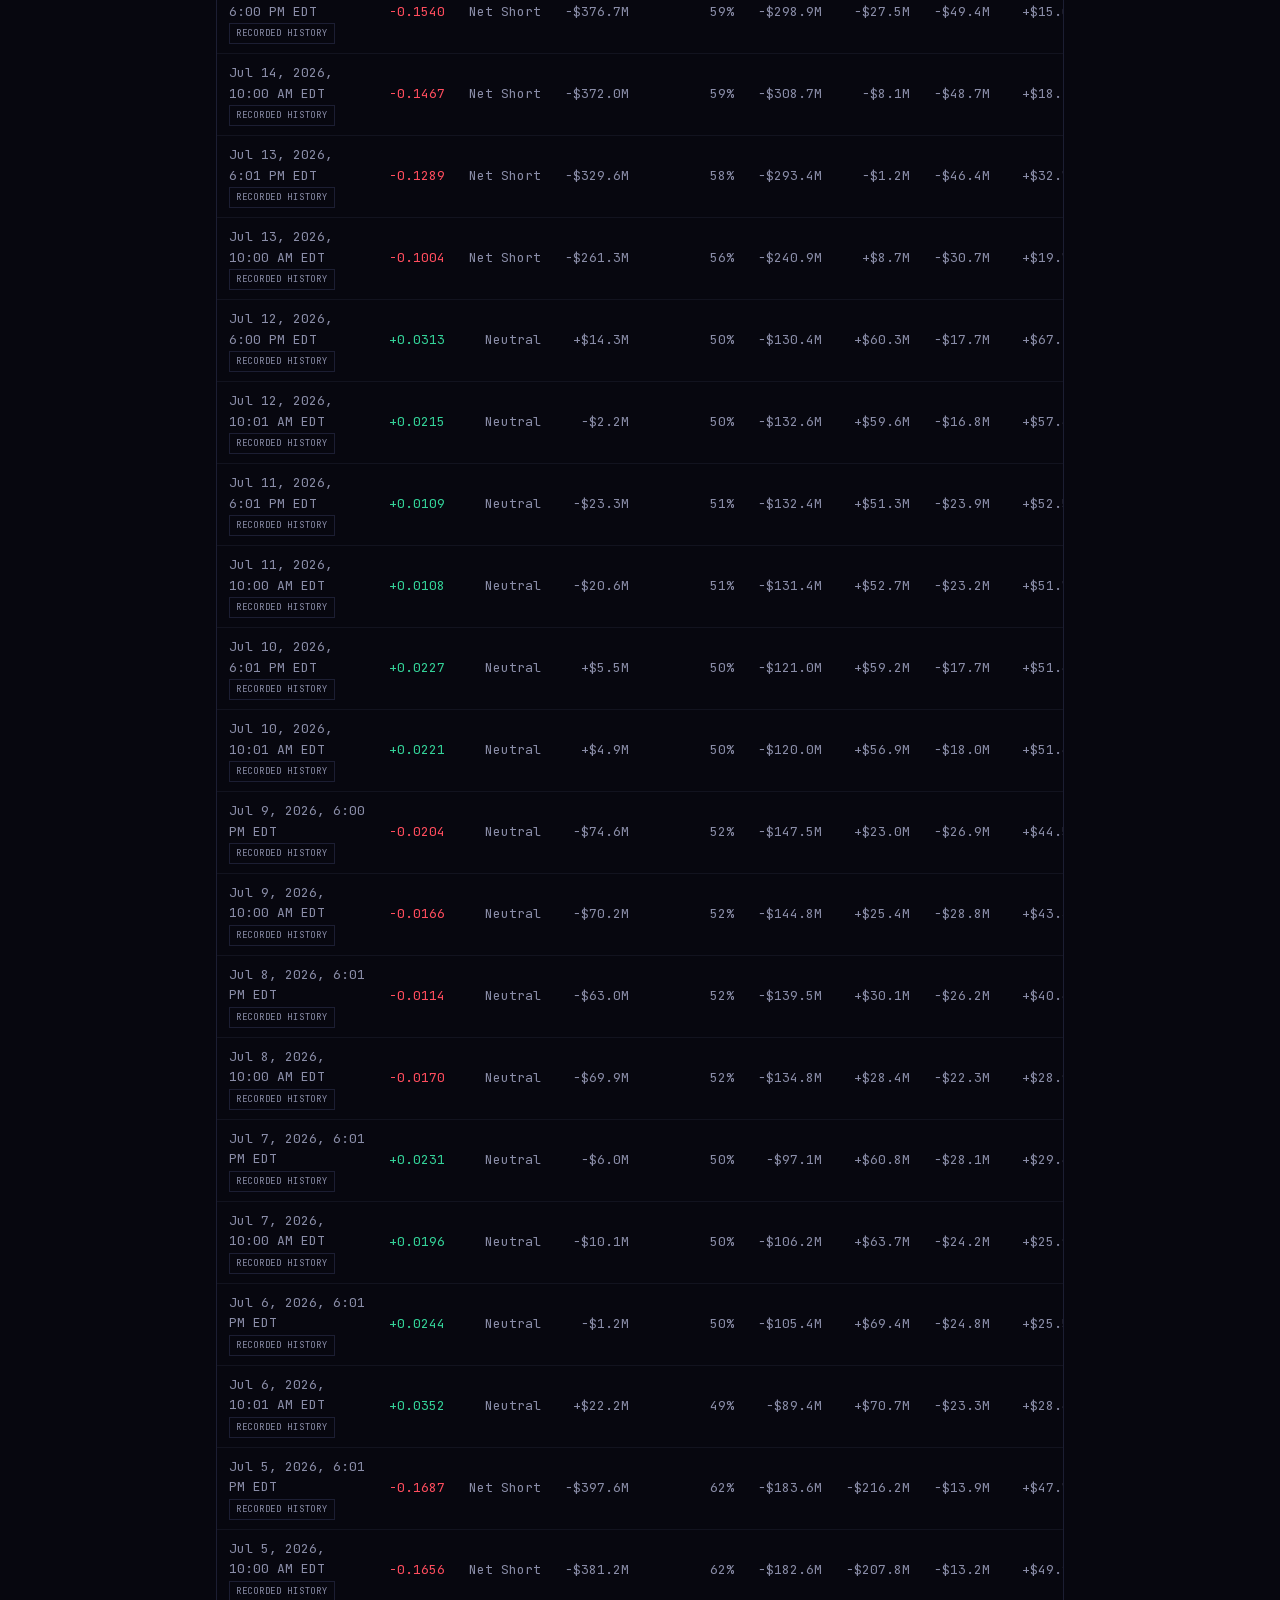
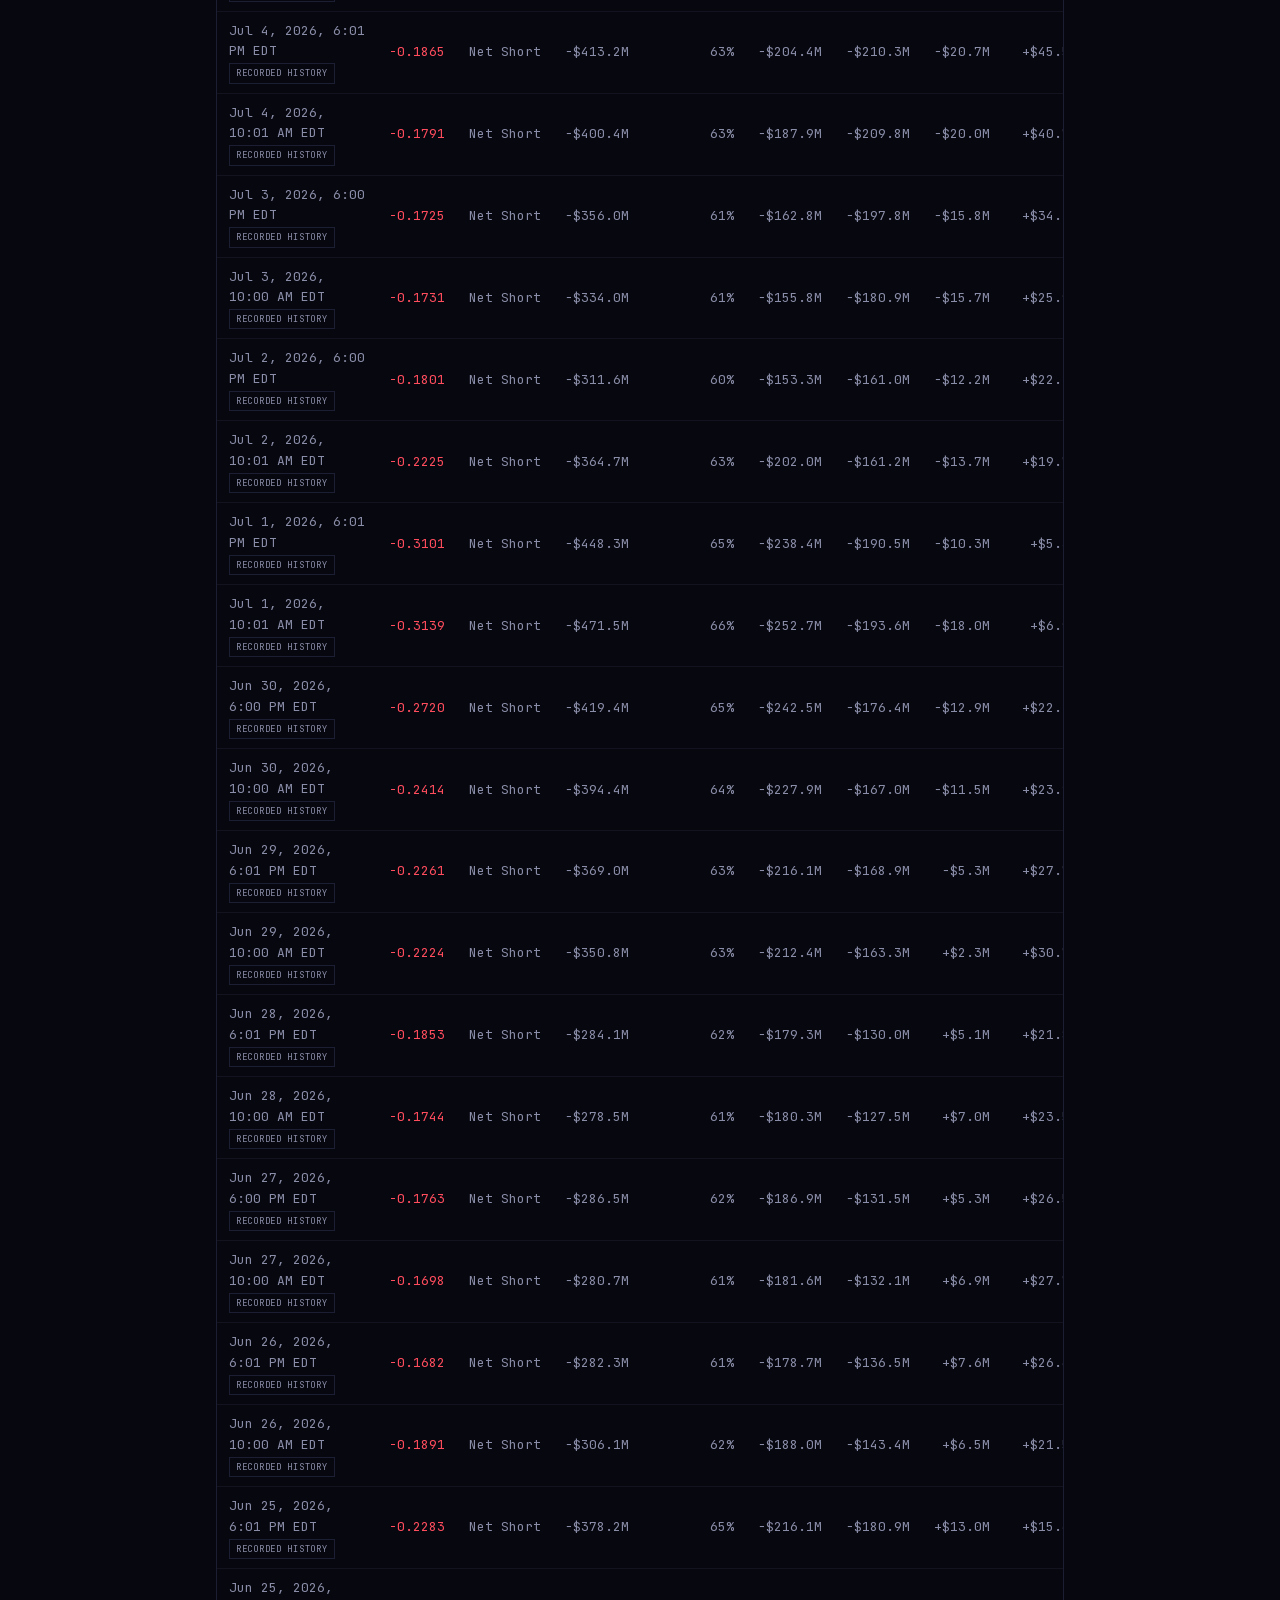
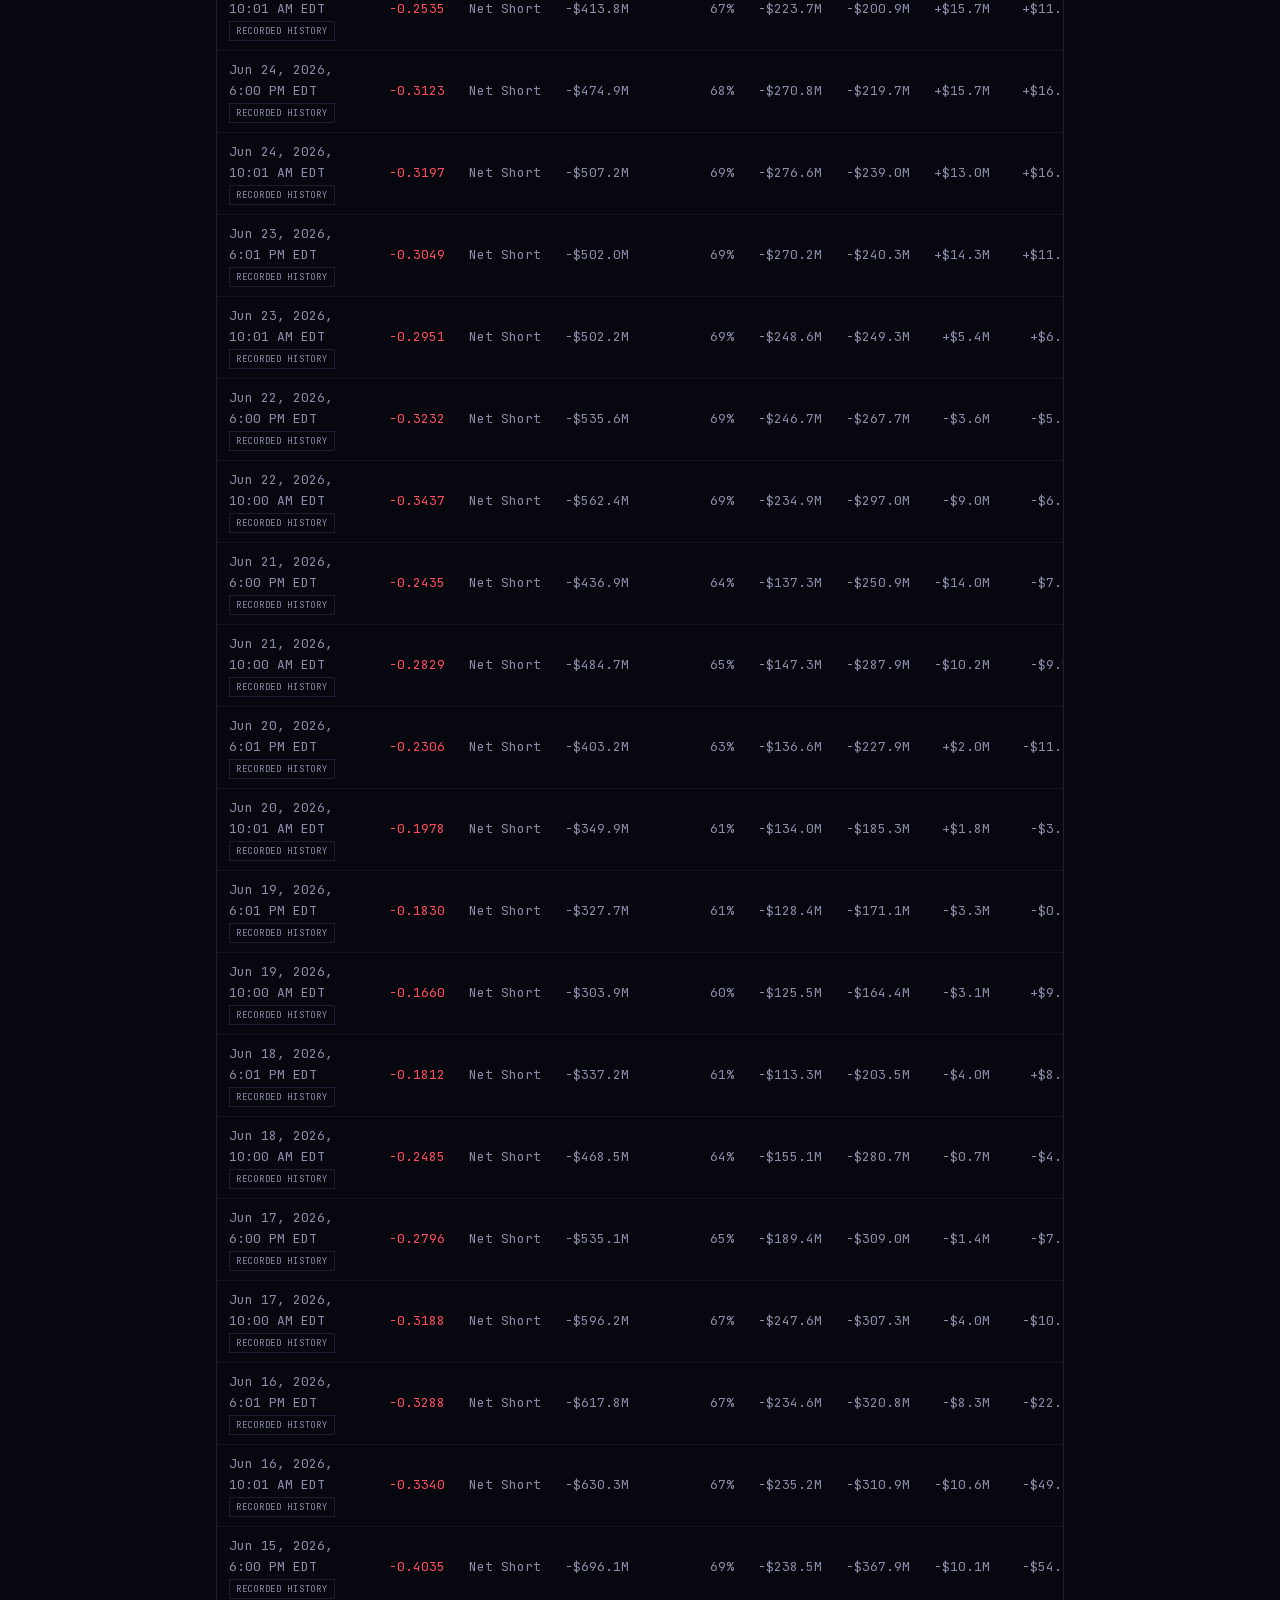
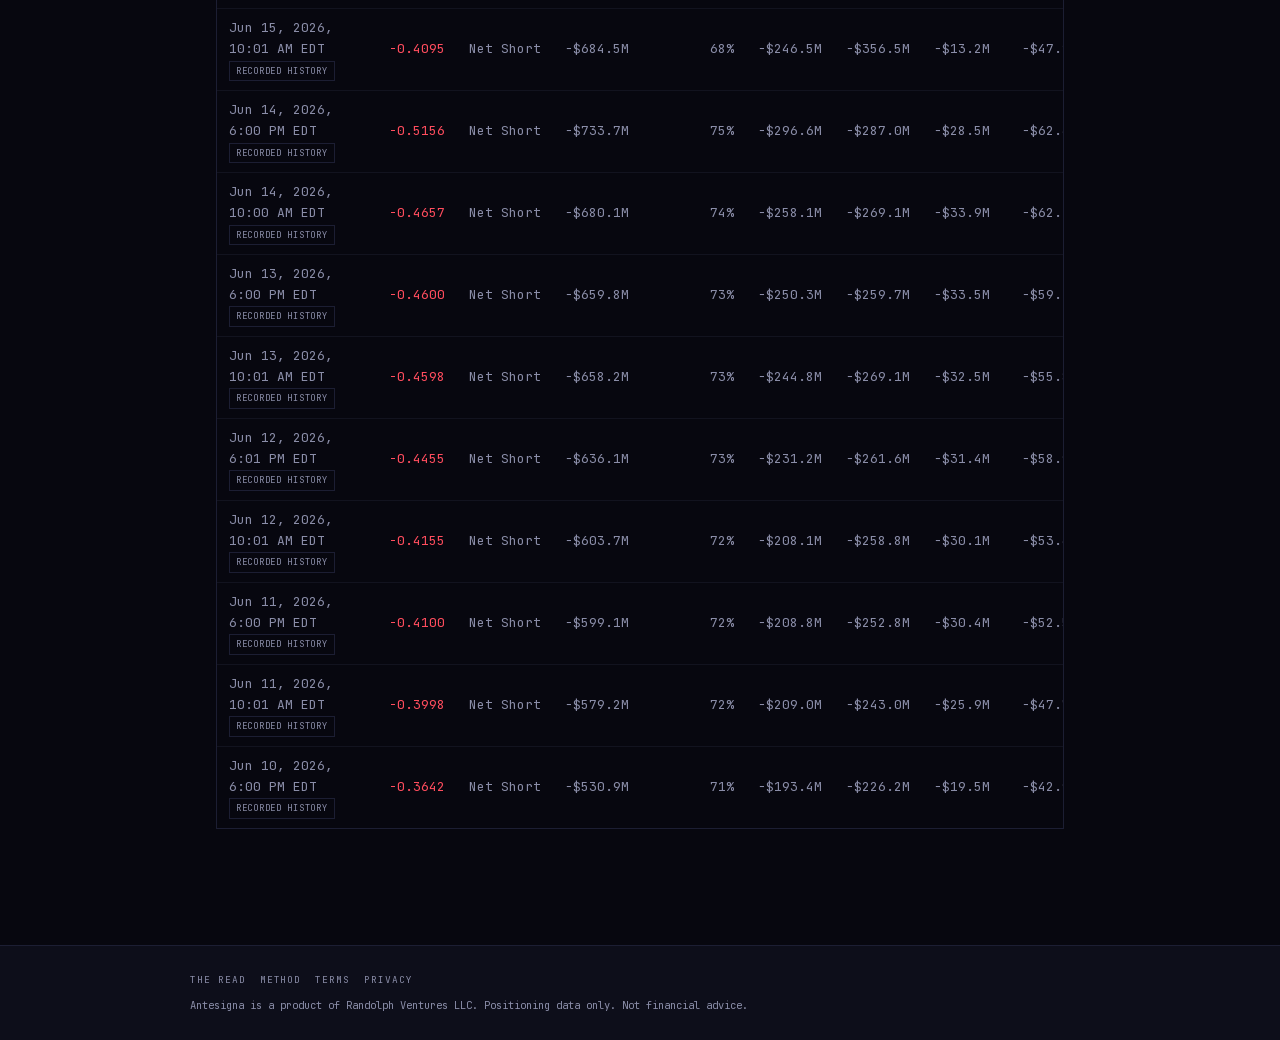
==== commit ff995446: "Deploy Antesigna (2026-07-30 16:17 UTC)" ====
--- a/ledger/index.html
+++ b/ledger/index.html
@@ -26,7 +26,7 @@
     <p class="page-lede">Timestamped aggregate positioning snapshots. Records are not removed because they were early, wrong, or uncomfortable.</p>
     <div class="page-meta">Generated <span id="ledgerGenerated">loading…</span> · America/New_York</div>
 
-    <div class="page-callout">Records before July 21, 2026 are labeled as reconstructed from the saved hourly aggregate history. A timestamp proves how the Hundred were positioned—not what price would do next. Wallet identities and exact per-wallet values are never published.</div>
+    <div class="page-callout">Records before July 21, 2026 are labeled as recorded history.</div>
 
     <div class="page-grid" aria-live="polite">
       <div class="page-stat"><strong id="snapshotCount">—</strong><span>public snapshots</span></div>
--- a/assets/antesigna.css
+++ b/assets/antesigna.css
@@ -54,6 +54,7 @@
 /* ── loading / error ── */
 .boot{padding:80px 26px;text-align:center;color:var(--ink2);font-size:12px;letter-spacing:.14em;text-transform:uppercase}
 .boot.err{color:#ffb3ba}
+.stale{margin:18px 0 0;padding:12px 14px;border:1px solid var(--short);background:rgba(255,79,102,.08);color:#ffb3ba;font-size:12px;line-height:1.6}
 .boot .again{margin-top:14px;display:inline-block;border:1px solid var(--cyan);color:var(--cyan);
   padding:9px 15px;font-size:10.5px;letter-spacing:.14em}
 
@@ -116,7 +117,8 @@
 .hero{padding:38px 0 30px}
 .eyeb{display:flex;gap:16px;flex-wrap:wrap;align-items:baseline;font-size:10.5px;letter-spacing:.15em;text-transform:uppercase;color:var(--ink2)}
 .eyeb .id{color:var(--ink)}
-.hero h1{font-family:var(--px);font-weight:700;font-size:clamp(20px,2.5vw,31px);line-height:1.3;margin-top:15px;max-width:20ch;letter-spacing:.02em}
+.hero .product-title{margin-top:15px;color:var(--ink2);font-size:10px;line-height:1.6;letter-spacing:.14em;text-transform:uppercase;font-weight:400}
+.hero .headline{font-family:var(--px);font-weight:700;font-size:clamp(20px,2.5vw,31px);line-height:1.3;margin-top:8px;max-width:30ch;letter-spacing:.02em}
 .sub{margin-top:16px;max-width:68ch;font-size:13px;color:var(--ink2);line-height:1.75}
 .sub b{color:var(--ink)}
 .lore{margin-top:15px;font-size:11.5px;color:var(--ink2);font-style:italic;line-height:1.75;max-width:70ch;
@@ -126,8 +128,8 @@
 @media(min-width:940px){.hgrid{grid-template-columns:290px minmax(0,1fr);gap:44px}}
 /* colour + glow are set inline and scale with magnitude — see heatStyle() */
 .big{font-family:var(--px);font-weight:700;font-size:clamp(44px,6vw,62px);line-height:1;font-variant-numeric:tabular-nums}
+.signal-label{margin-bottom:8px;font-family:var(--px);font-size:13px;letter-spacing:.18em;color:var(--ink);line-height:1}
 .bmeta{margin-top:9px;font-size:10.5px;color:var(--ink2);letter-spacing:.06em}
-.bdef{margin-top:5px;font-size:11px;color:var(--ink2);line-height:1.6}
 .marks{margin-top:12px;font-size:11.5px;color:var(--ink2)}
 .marks b{color:var(--ink)}
 .dist{position:relative}
@@ -183,20 +185,23 @@
 .tw::-webkit-scrollbar-thumb{background:#242840;border:2px solid var(--void)}
 .tw::-webkit-scrollbar-thumb:hover{background:#33385a}
 .tw::-webkit-scrollbar-corner{background:transparent}
-table{width:100%;border-collapse:collapse;min-width:560px}
-th{position:sticky;top:0;background:var(--panel);z-index:2;text-align:right;font-size:9px;letter-spacing:.14em;
+table{width:100%;border-collapse:collapse;min-width:680px}
+th{position:sticky;top:0;background:var(--panel);z-index:2;text-align:right;font-size:10px;letter-spacing:.14em;
   text-transform:uppercase;color:var(--ink2);font-weight:400;padding:9px 12px;border-bottom:1px solid var(--line);white-space:nowrap}
 th:first-child,td:first-child{text-align:left}
 th button{font-size:inherit;letter-spacing:inherit;text-transform:inherit;color:inherit}
 th button:hover{color:var(--ink)}
 th .arw{color:var(--cyan)}
-td{padding:8px 12px;font-size:12px;font-variant-numeric:tabular-nums;text-align:right;border-bottom:1px solid #12131F;color:var(--ink2);white-space:nowrap}
+td{padding:9px 12px;font-size:13px;font-variant-numeric:tabular-nums;text-align:right;border-bottom:1px solid #12131F;color:var(--ink2);white-space:nowrap}
 td.m{color:var(--ink);font-weight:700;letter-spacing:.05em}
+.board-delta{display:inline;margin-left:5px;font-size:11px;letter-spacing:.01em}
+.tilt-cell{padding-left:4px!important;text-align:left}
+.tilt-head{padding-left:4px!important}
 tr:last-child td{border-bottom:0}
 .tilt{display:inline-block;width:58px;height:7px;background:#161828;position:relative;vertical-align:middle}
 .tilt i{position:absolute;top:0;bottom:0}
 .tilt::after{content:"";position:absolute;left:50%;top:-2px;bottom:-2px;width:1px;background:var(--ink2);opacity:.5}
-.bfoot{display:flex;justify-content:space-between;gap:12px;flex-wrap:wrap;margin-top:10px;font-size:9.5px;letter-spacing:.12em;text-transform:uppercase;color:var(--ink2)}
+.bfoot{display:flex;justify-content:space-between;gap:12px;flex-wrap:wrap;margin-top:10px;font-size:10.5px;letter-spacing:.12em;text-transform:uppercase;color:var(--ink2)}
 
 /* ── the hundred ── */
 .tier{display:grid;grid-template-columns:1fr;gap:5px 14px;padding:13px 0;border-top:1px solid #12131F}
--- a/assets/page.css
+++ b/assets/page.css
@@ -15,6 +15,12 @@
 .page-section p,.page-section li{font-size:12.5px;line-height:1.8;color:#C6C9DA}
 .page-section p+p{margin-top:12px}
 .page-section ul{padding-left:20px;display:grid;gap:9px}
+.metric-grid{display:grid;grid-template-columns:1fr;gap:1px;background:var(--line);border:1px solid var(--line);margin:20px 0 24px}
+@media(min-width:680px){.metric-grid{grid-template-columns:repeat(2,1fr)}}
+.metric-card{background:var(--panel);padding:17px}
+.metric-card h3{margin:0 0 7px}
+.metric-card p{margin:0}
+.metric-examples strong{color:var(--ink)}
 .page-callout{margin:24px 0;border-left:2px solid var(--cyan);background:#0B0D19;padding:15px 17px;color:#C6C9DA;line-height:1.75}
 .page-callout.gold{border-left-color:var(--gold)}
 .page-grid{display:grid;grid-template-columns:1fr;gap:1px;background:var(--line);border:1px solid var(--line);margin:22px 0}
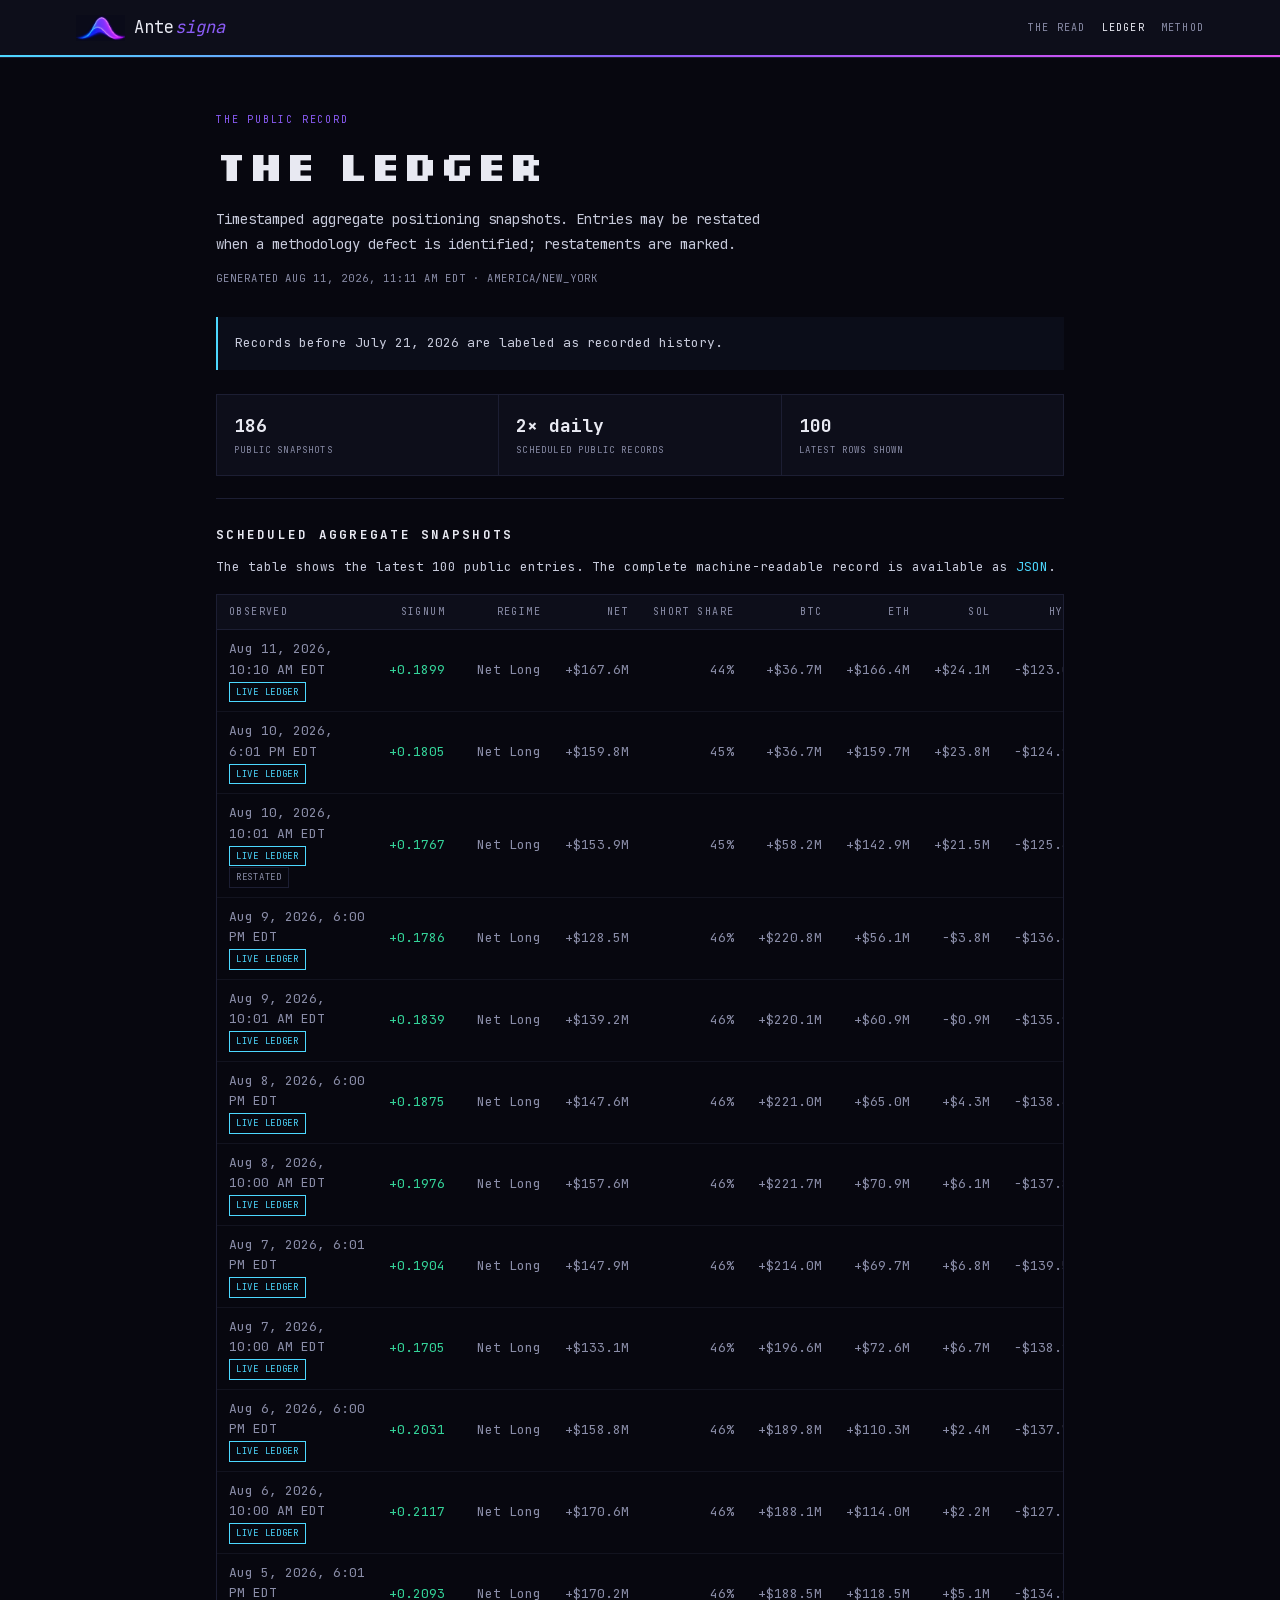
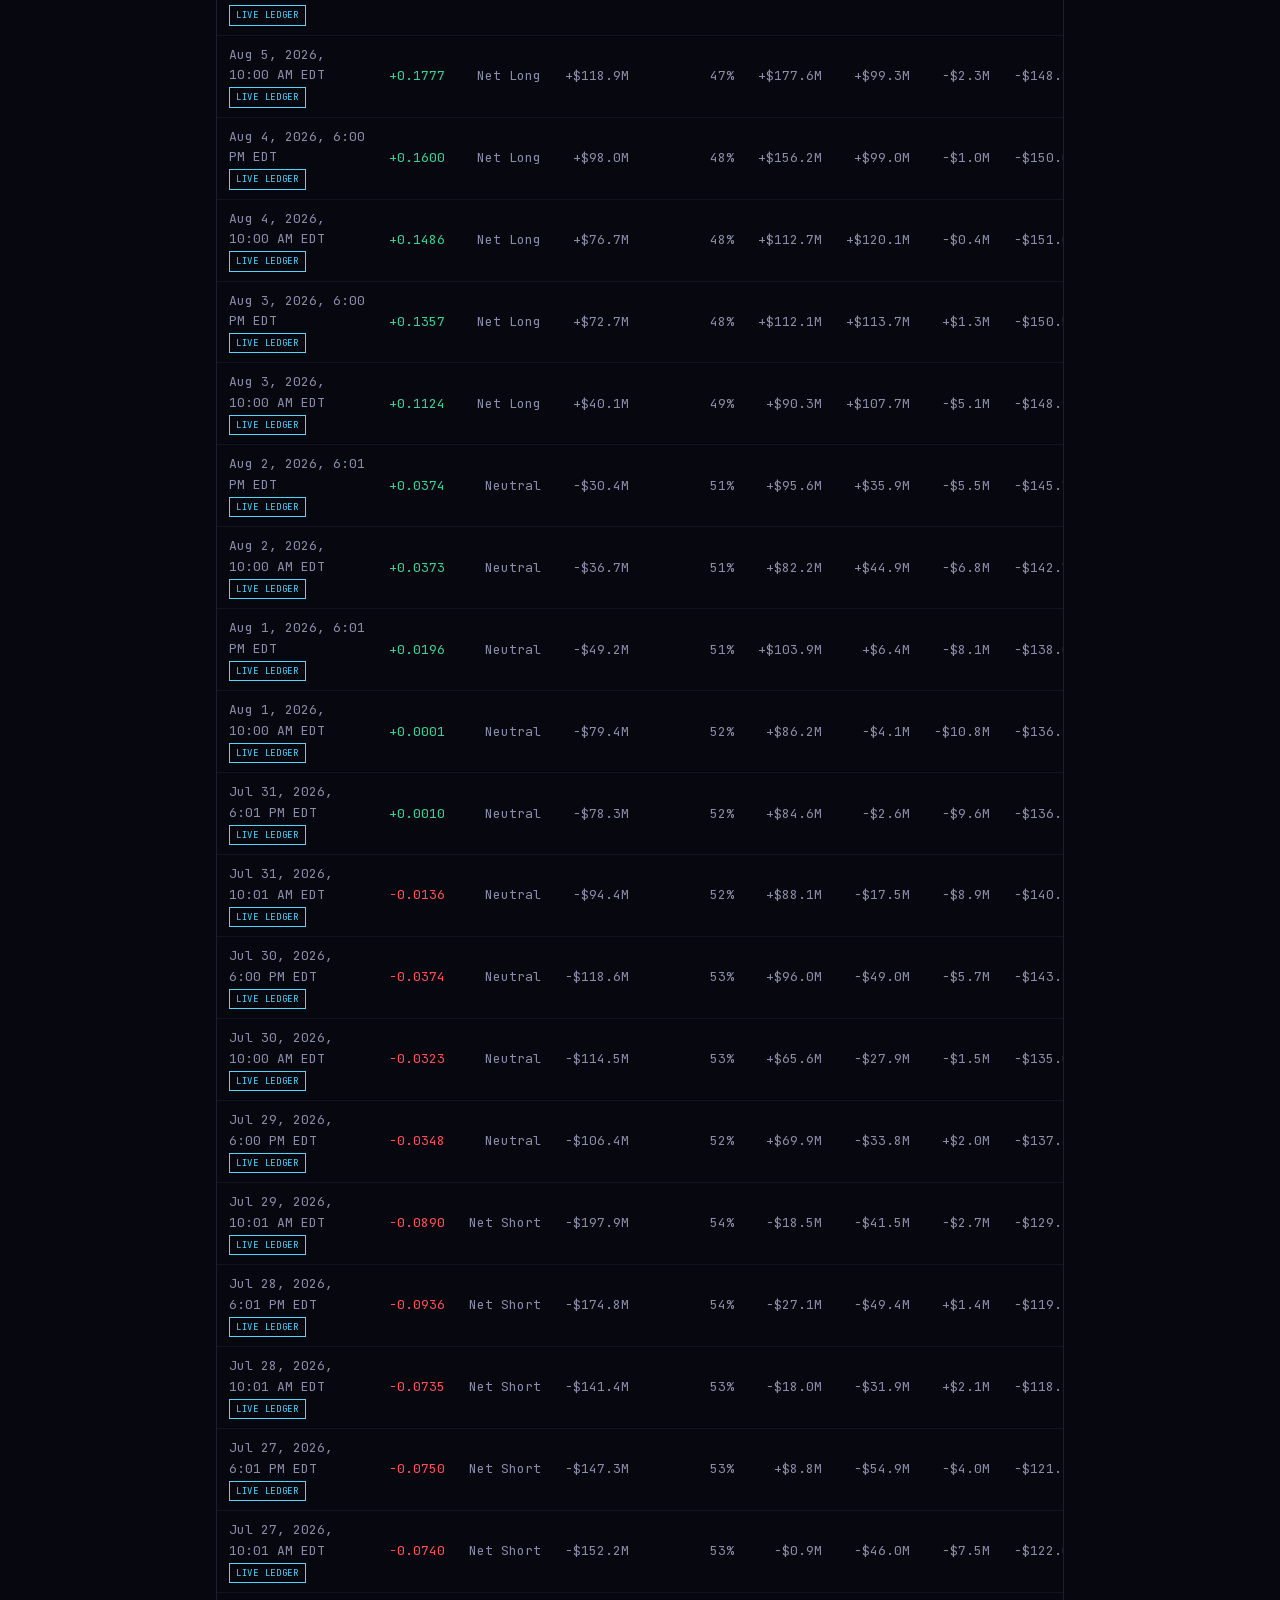
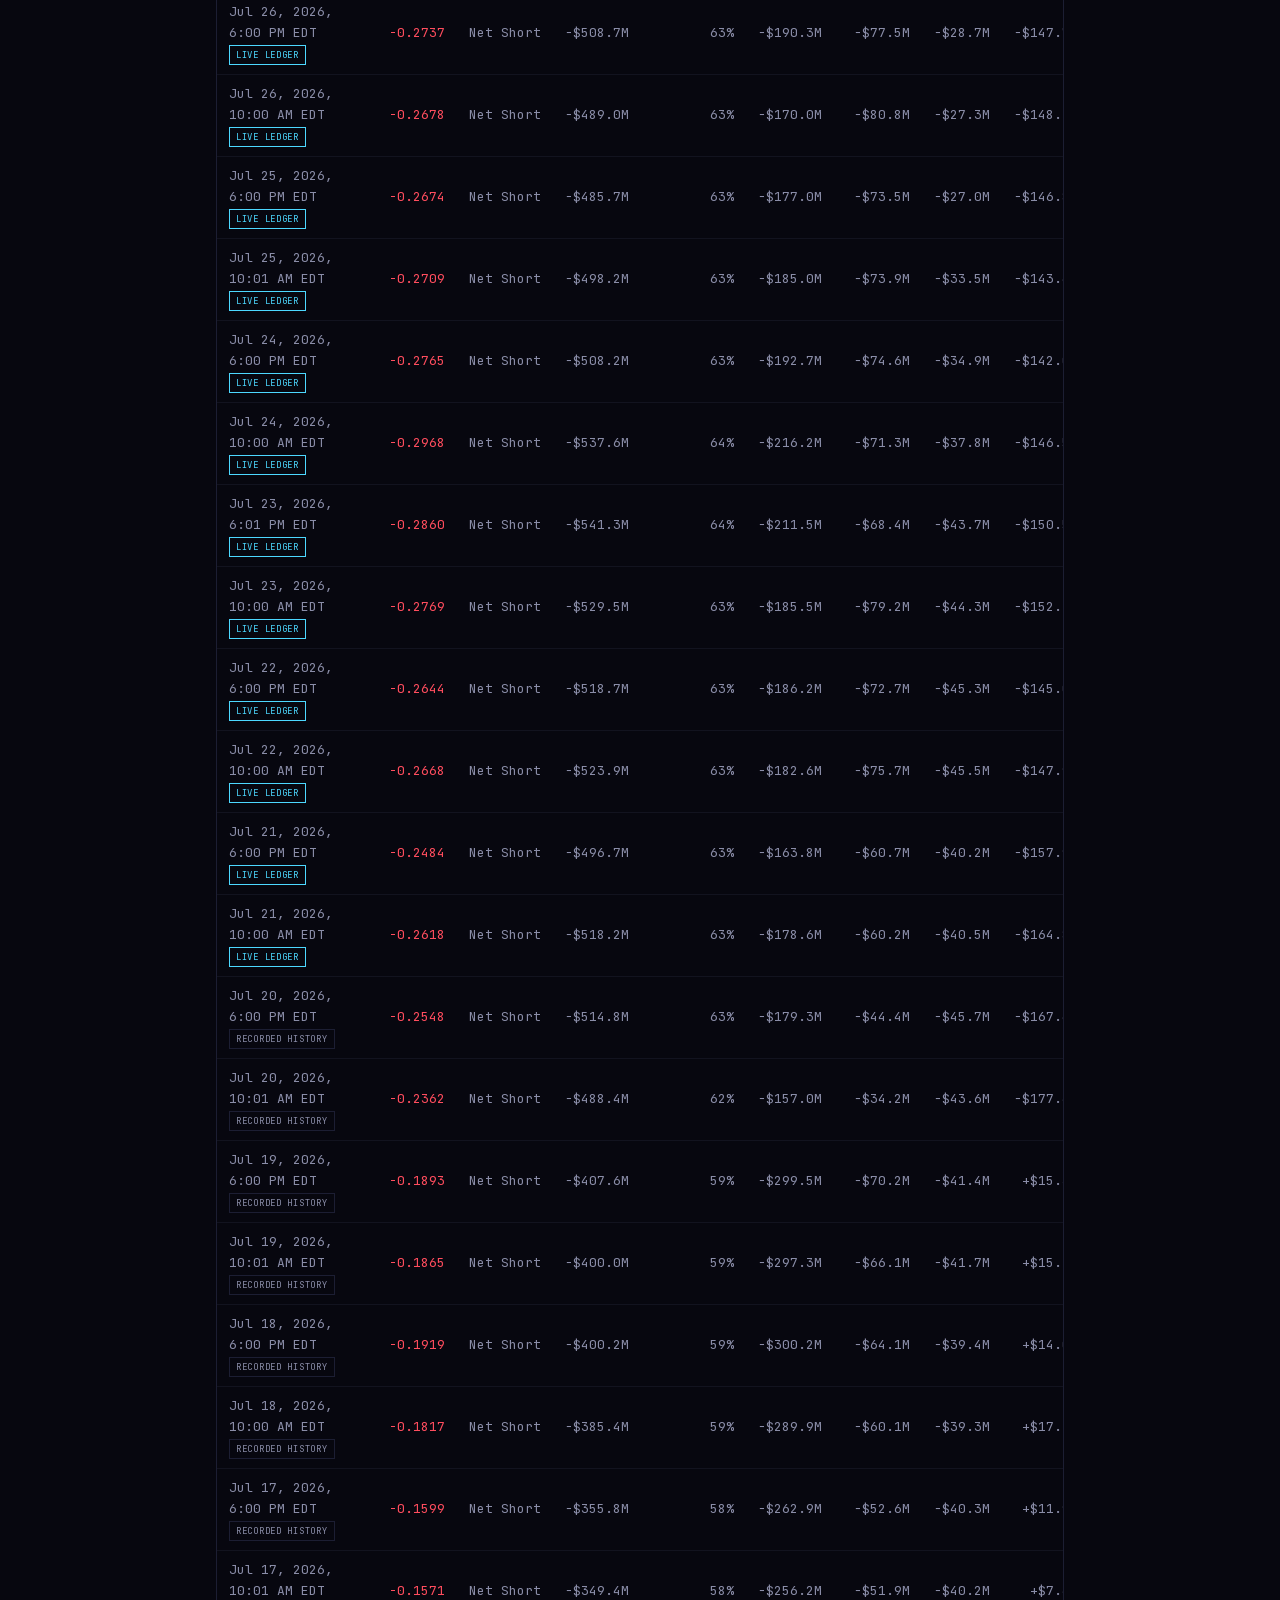
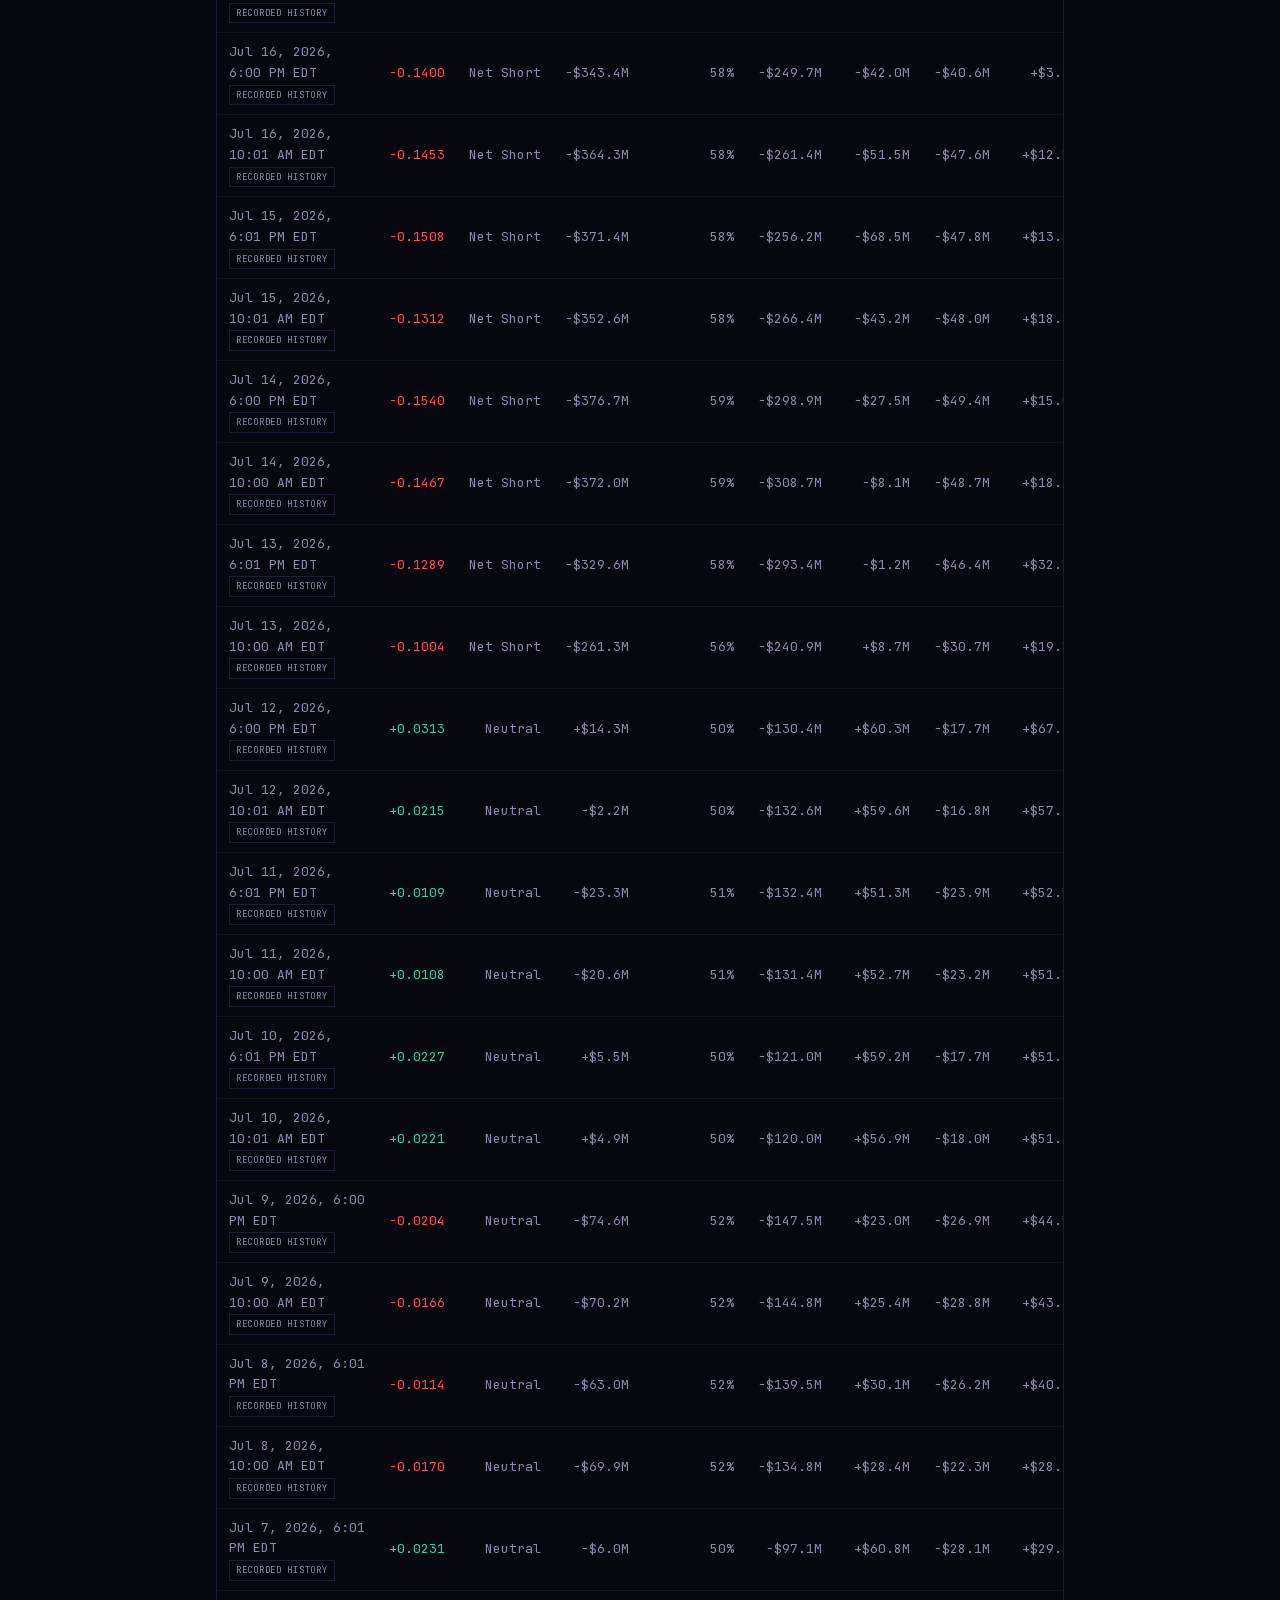
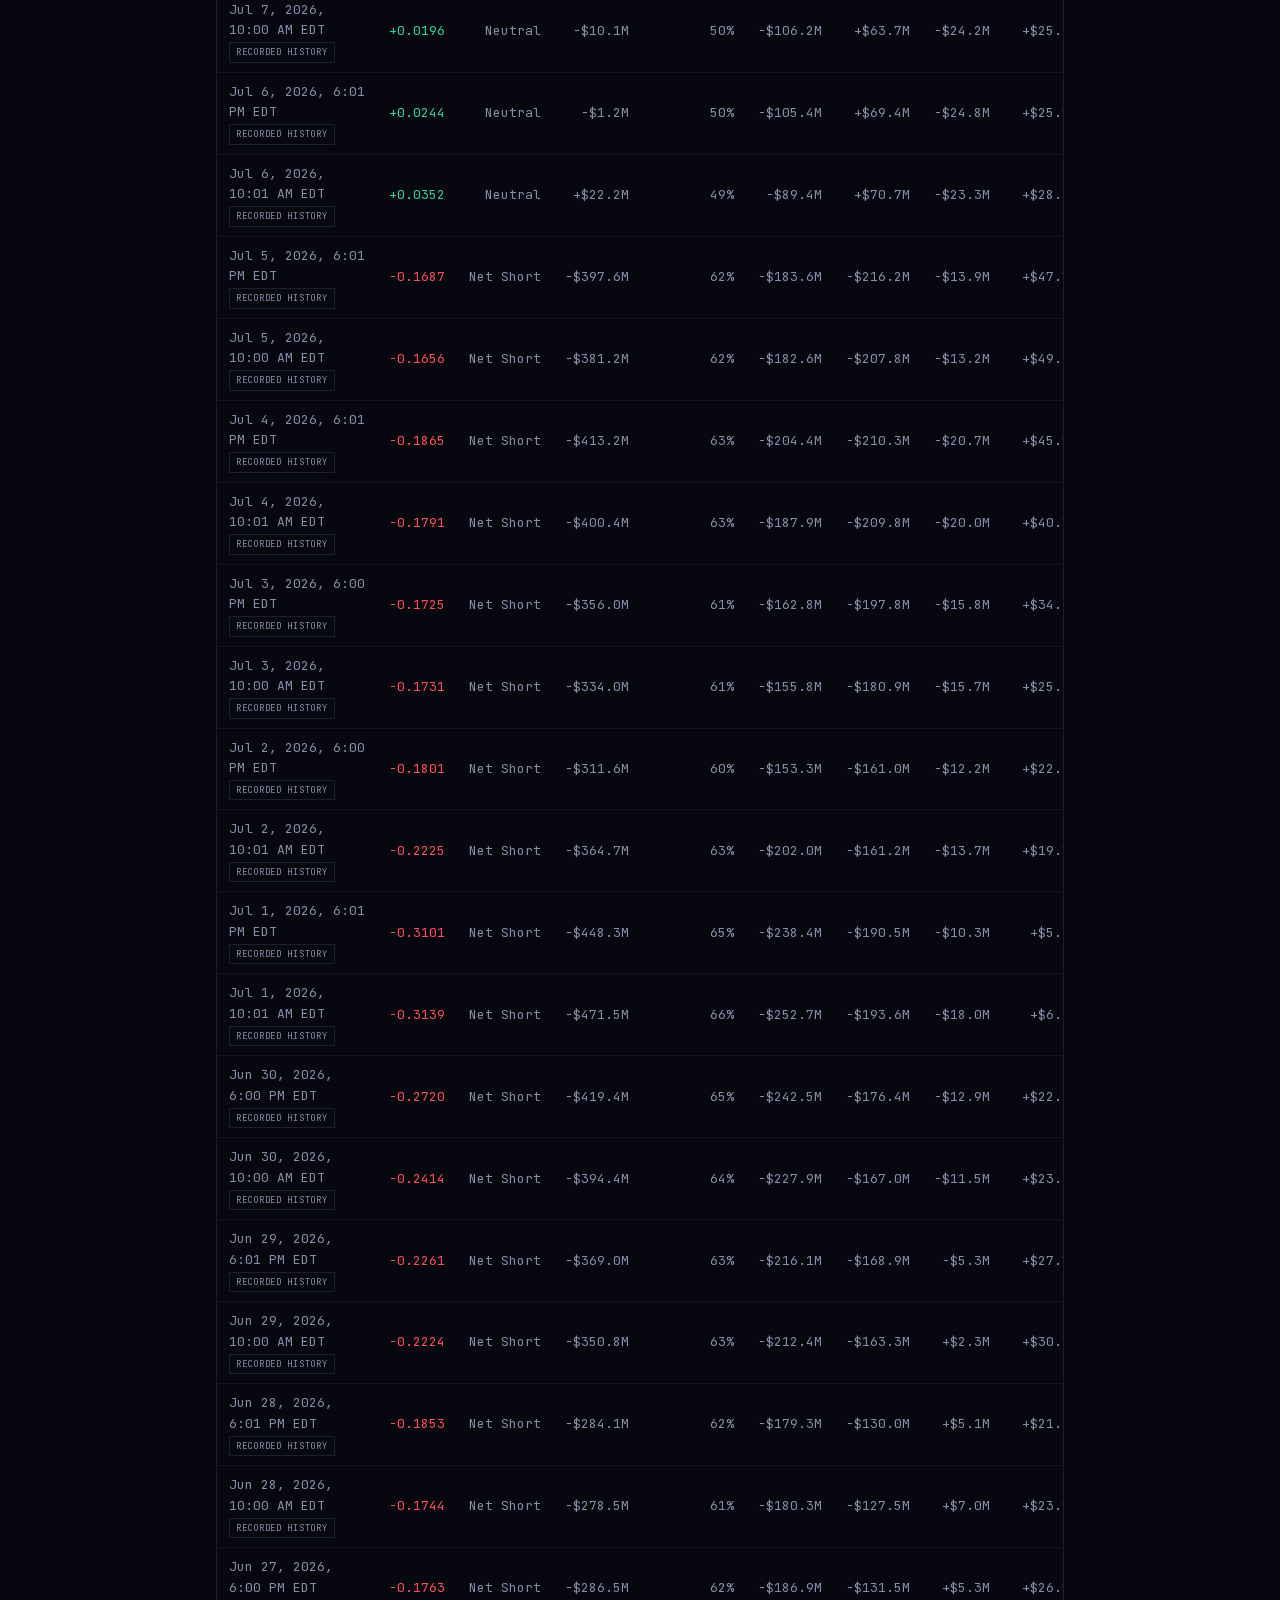
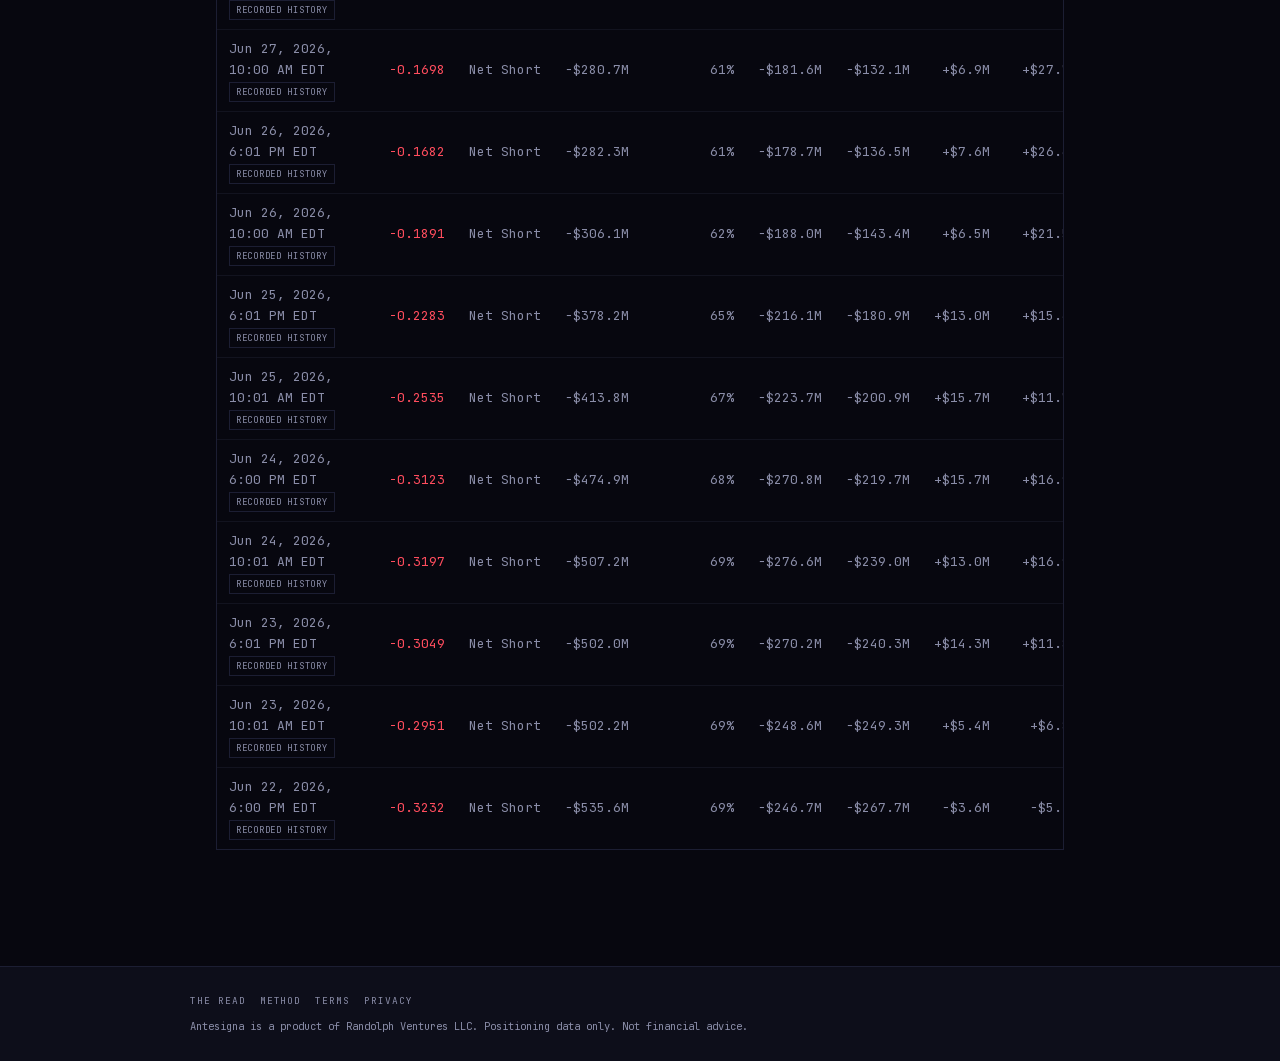
==== commit e2375c98: "Deploy Antesigna (2026-08-11 15:21 UTC)" ====
--- a/ledger/index.html
+++ b/ledger/index.html
@@ -23,7 +23,7 @@
   <main class="page-main" id="content">
     <div class="page-kicker">The public record</div>
     <h1>The Ledger</h1>
-    <p class="page-lede">Timestamped aggregate positioning snapshots. Records are not removed because they were early, wrong, or uncomfortable.</p>
+    <p class="page-lede">Timestamped aggregate positioning snapshots. Entries may be restated when a methodology defect is identified; restatements are marked.</p>
     <div class="page-meta">Generated <span id="ledgerGenerated">loading…</span> · America/New_York</div>
 
     <div class="page-callout">Records before July 21, 2026 are labeled as recorded history.</div>
--- a/assets/antesigna.css
+++ b/assets/antesigna.css
@@ -71,7 +71,8 @@
 .ttag{color:var(--violet);letter-spacing:.15em;font-size:10px;padding:7px 0;margin-right:30px;white-space:nowrap}
 
 /* ── latest ── */
-.latest{display:flex;background:var(--panel);border-bottom:1px solid var(--line);overflow:hidden}
+.latest{display:flex;background:var(--panel);border-bottom:1px solid var(--line);overflow:hidden;
+  padding:0 max(13px,calc((100% - 1180px)/2 + 13px))}
 .latest .k{flex:none;padding:9px 13px;font-size:9.5px;letter-spacing:.16em;color:var(--cyan);border-right:1px solid var(--line)}
 .lwin{position:relative;flex:1;height:34px;overflow:hidden;min-width:0}
 .lwin ul{list-style:none;position:absolute;inset:0}
@@ -185,6 +186,10 @@
 .tw::-webkit-scrollbar-thumb{background:#242840;border:2px solid var(--void)}
 .tw::-webkit-scrollbar-thumb:hover{background:#33385a}
 .tw::-webkit-scrollbar-corner{background:transparent}
+#board table{min-width:680px;table-layout:fixed}
+#board th:nth-child(1){width:16%} #board th:nth-child(2){width:15%}
+#board th:nth-child(3){width:17%} #board th:nth-child(4){width:20%}
+#board th:nth-child(5){width:21%} #board th:nth-child(6){width:11%}
 table{width:100%;border-collapse:collapse;min-width:680px}
 th{position:sticky;top:0;background:var(--panel);z-index:2;text-align:right;font-size:10px;letter-spacing:.14em;
   text-transform:uppercase;color:var(--ink2);font-weight:400;padding:9px 12px;border-bottom:1px solid var(--line);white-space:nowrap}
@@ -194,9 +199,8 @@
 th .arw{color:var(--cyan)}
 td{padding:9px 12px;font-size:13px;font-variant-numeric:tabular-nums;text-align:right;border-bottom:1px solid #12131F;color:var(--ink2);white-space:nowrap}
 td.m{color:var(--ink);font-weight:700;letter-spacing:.05em}
-.board-delta{display:inline;margin-left:5px;font-size:11px;letter-spacing:.01em}
-.tilt-cell{padding-left:4px!important;text-align:left}
-.tilt-head{padding-left:4px!important}
+.tilt-cell{white-space:nowrap}
+.tilt-cell .tilt{margin-left:8px}
 tr:last-child td{border-bottom:0}
 .tilt{display:inline-block;width:58px;height:7px;background:#161828;position:relative;vertical-align:middle}
 .tilt i{position:absolute;top:0;bottom:0}
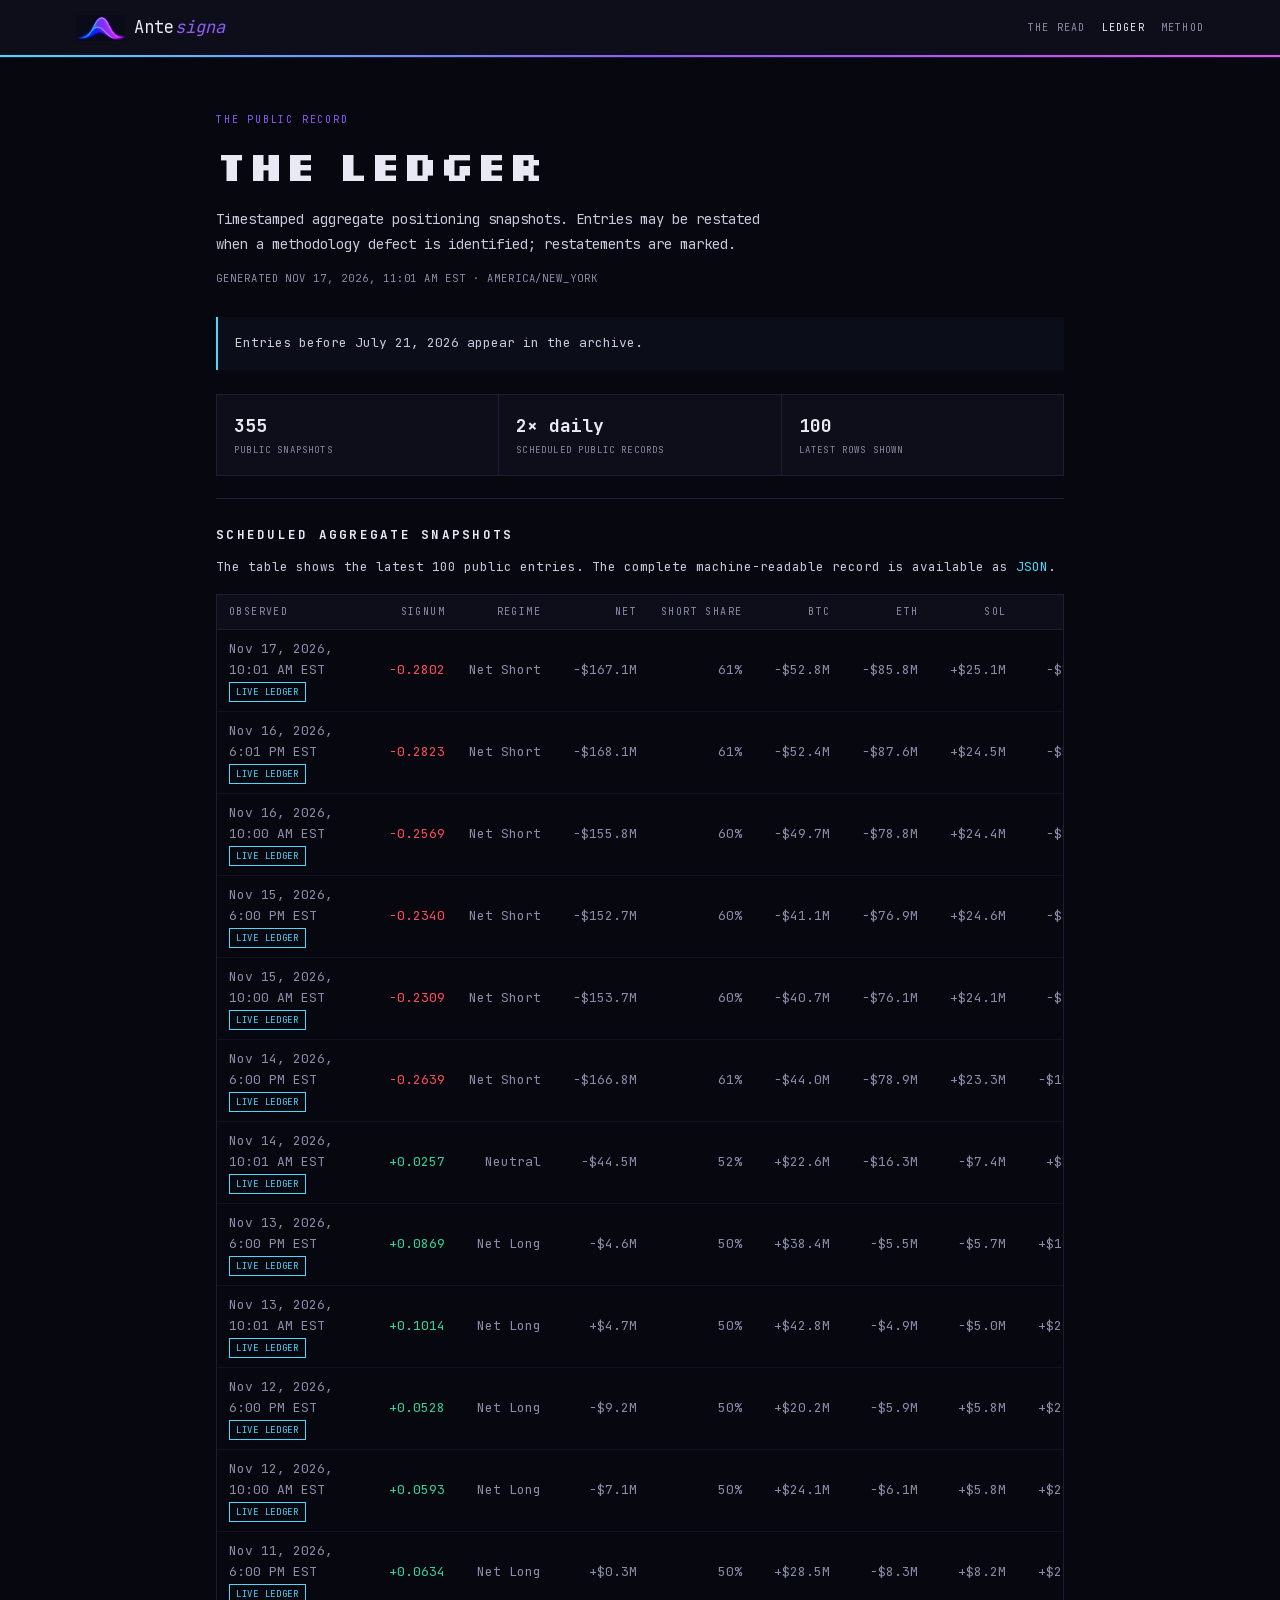
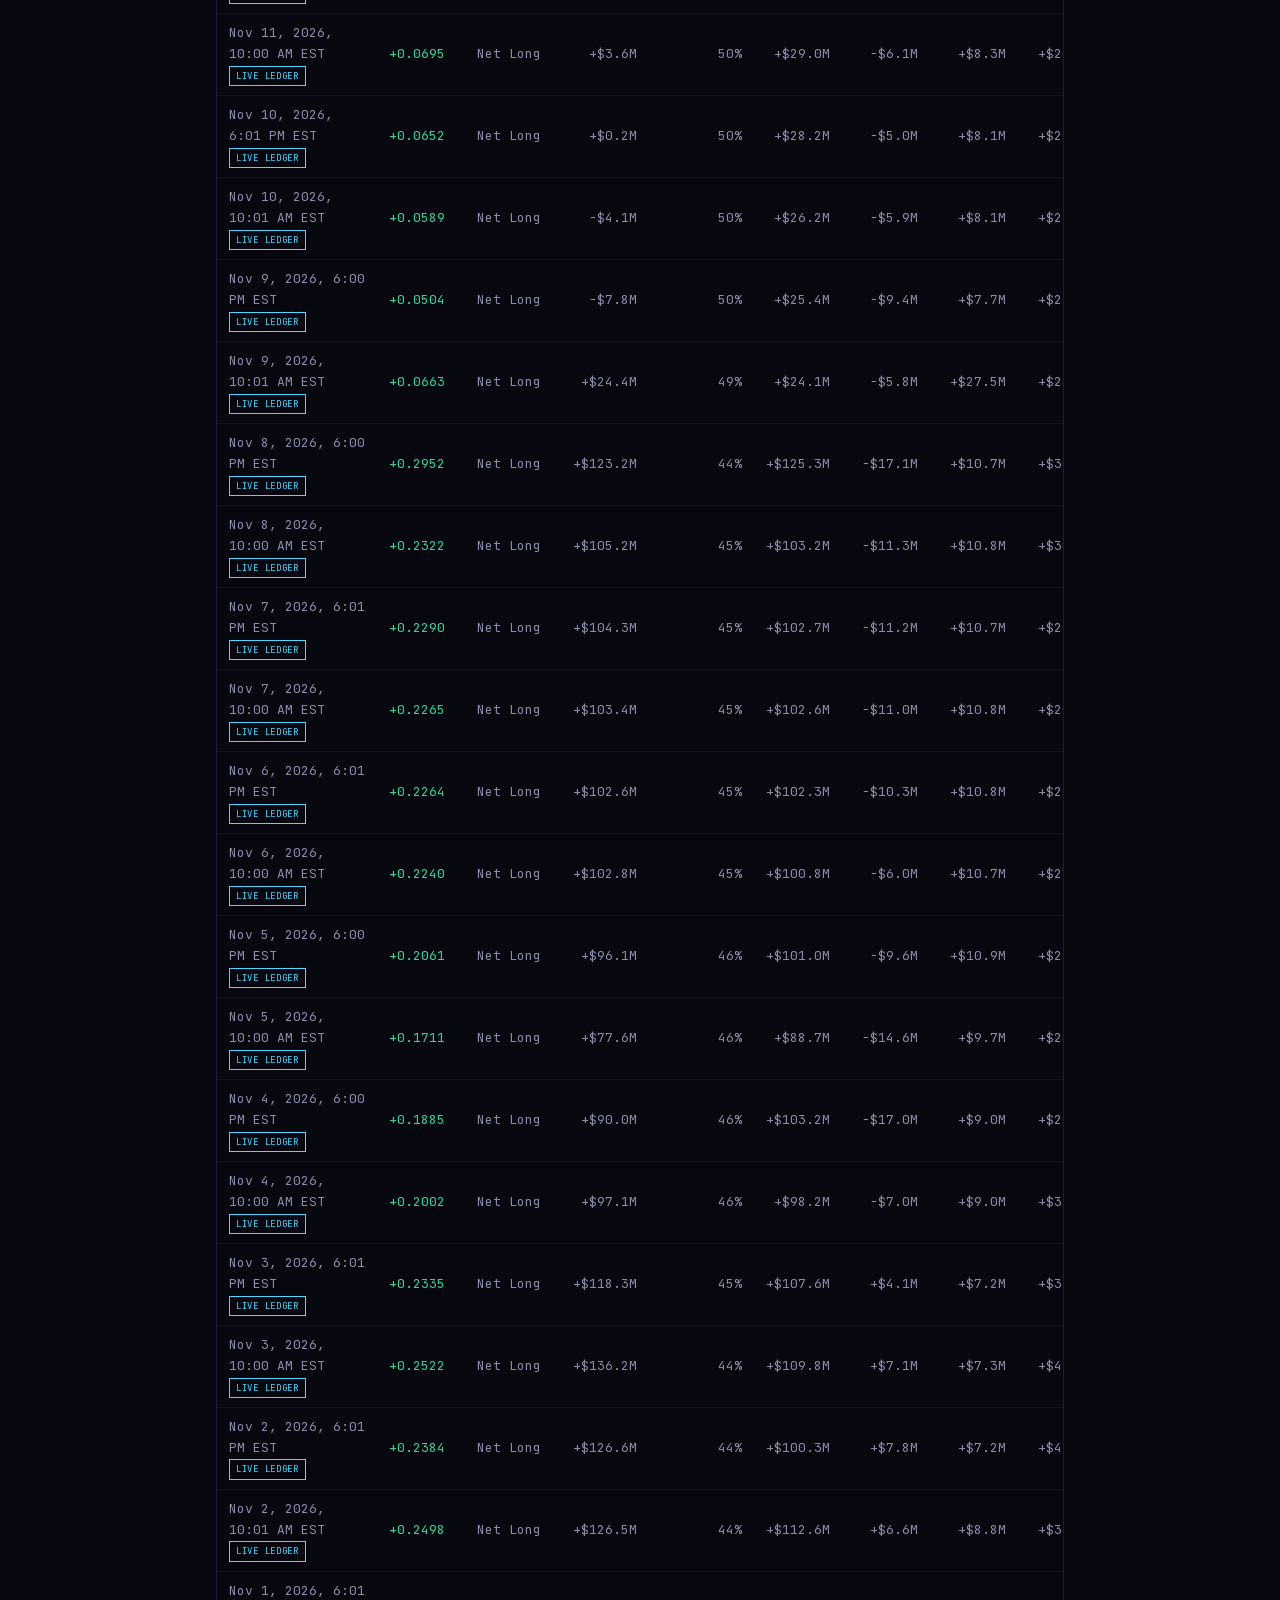
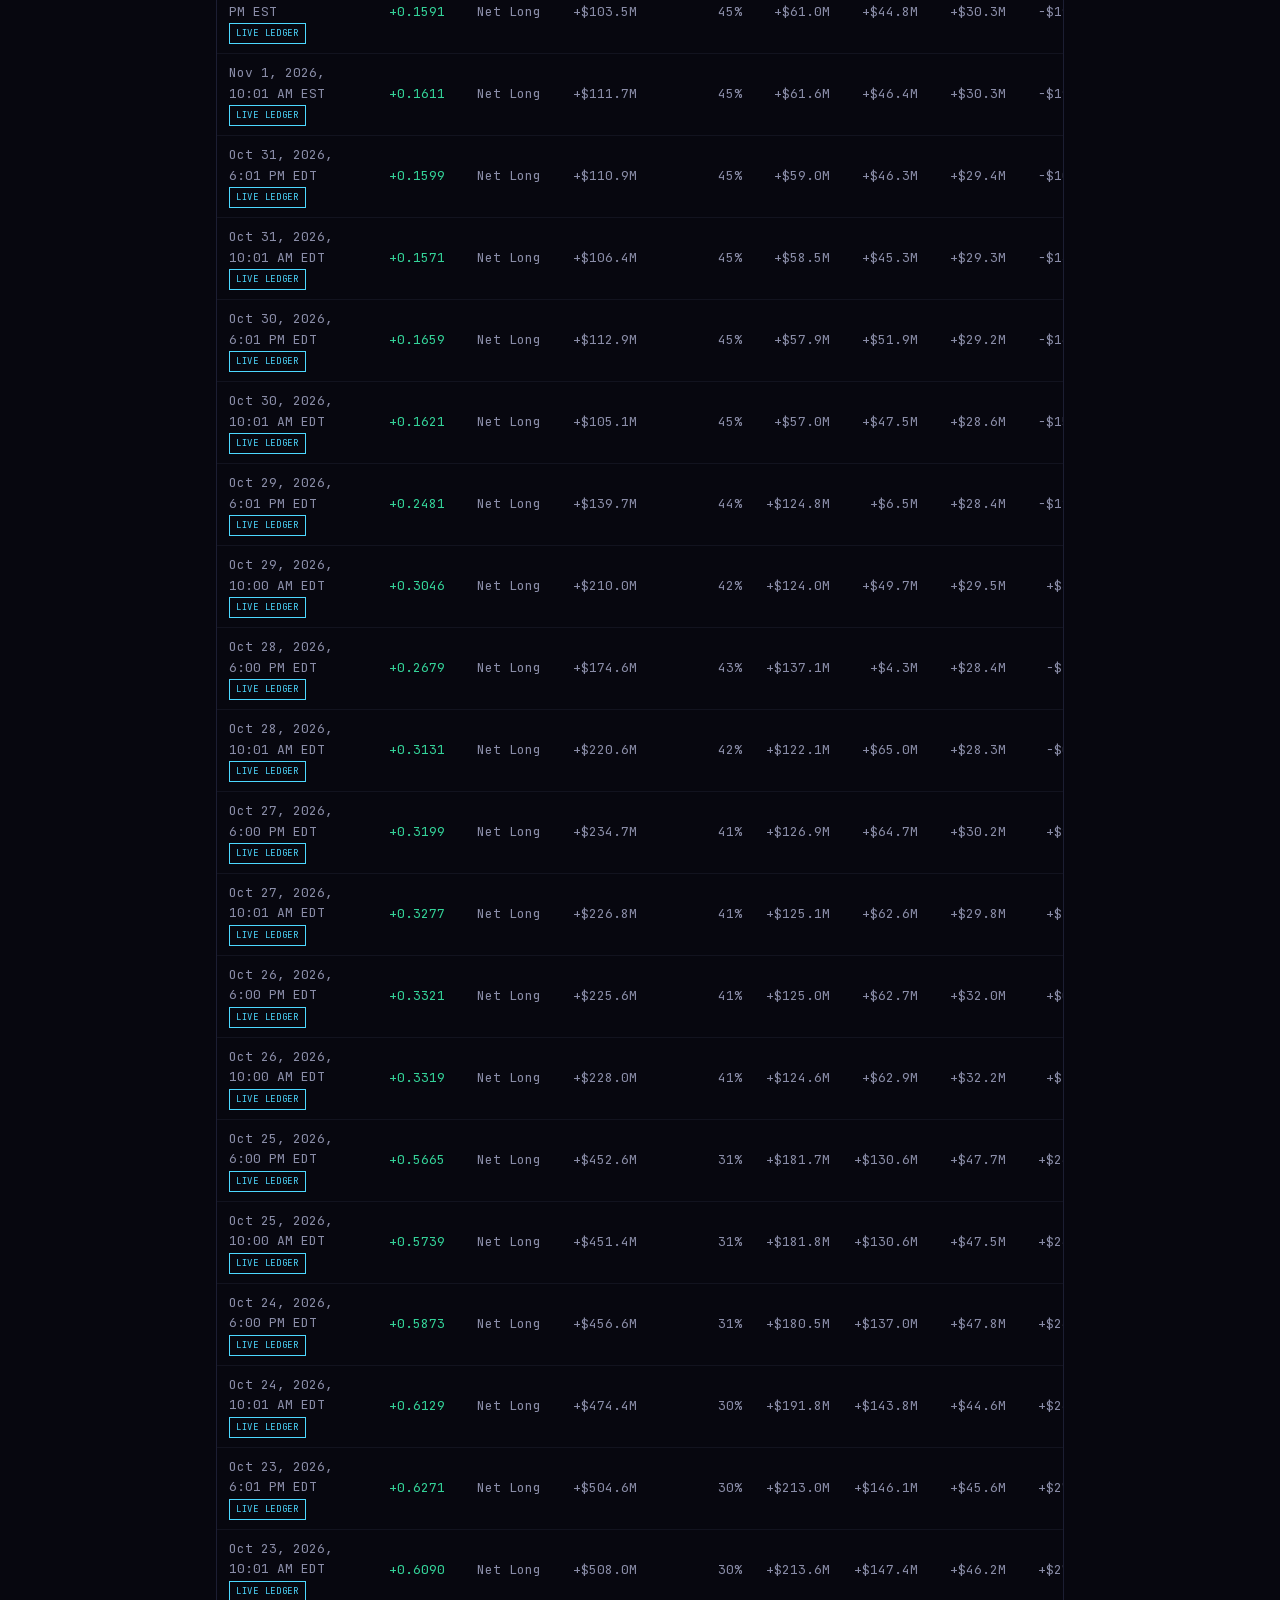
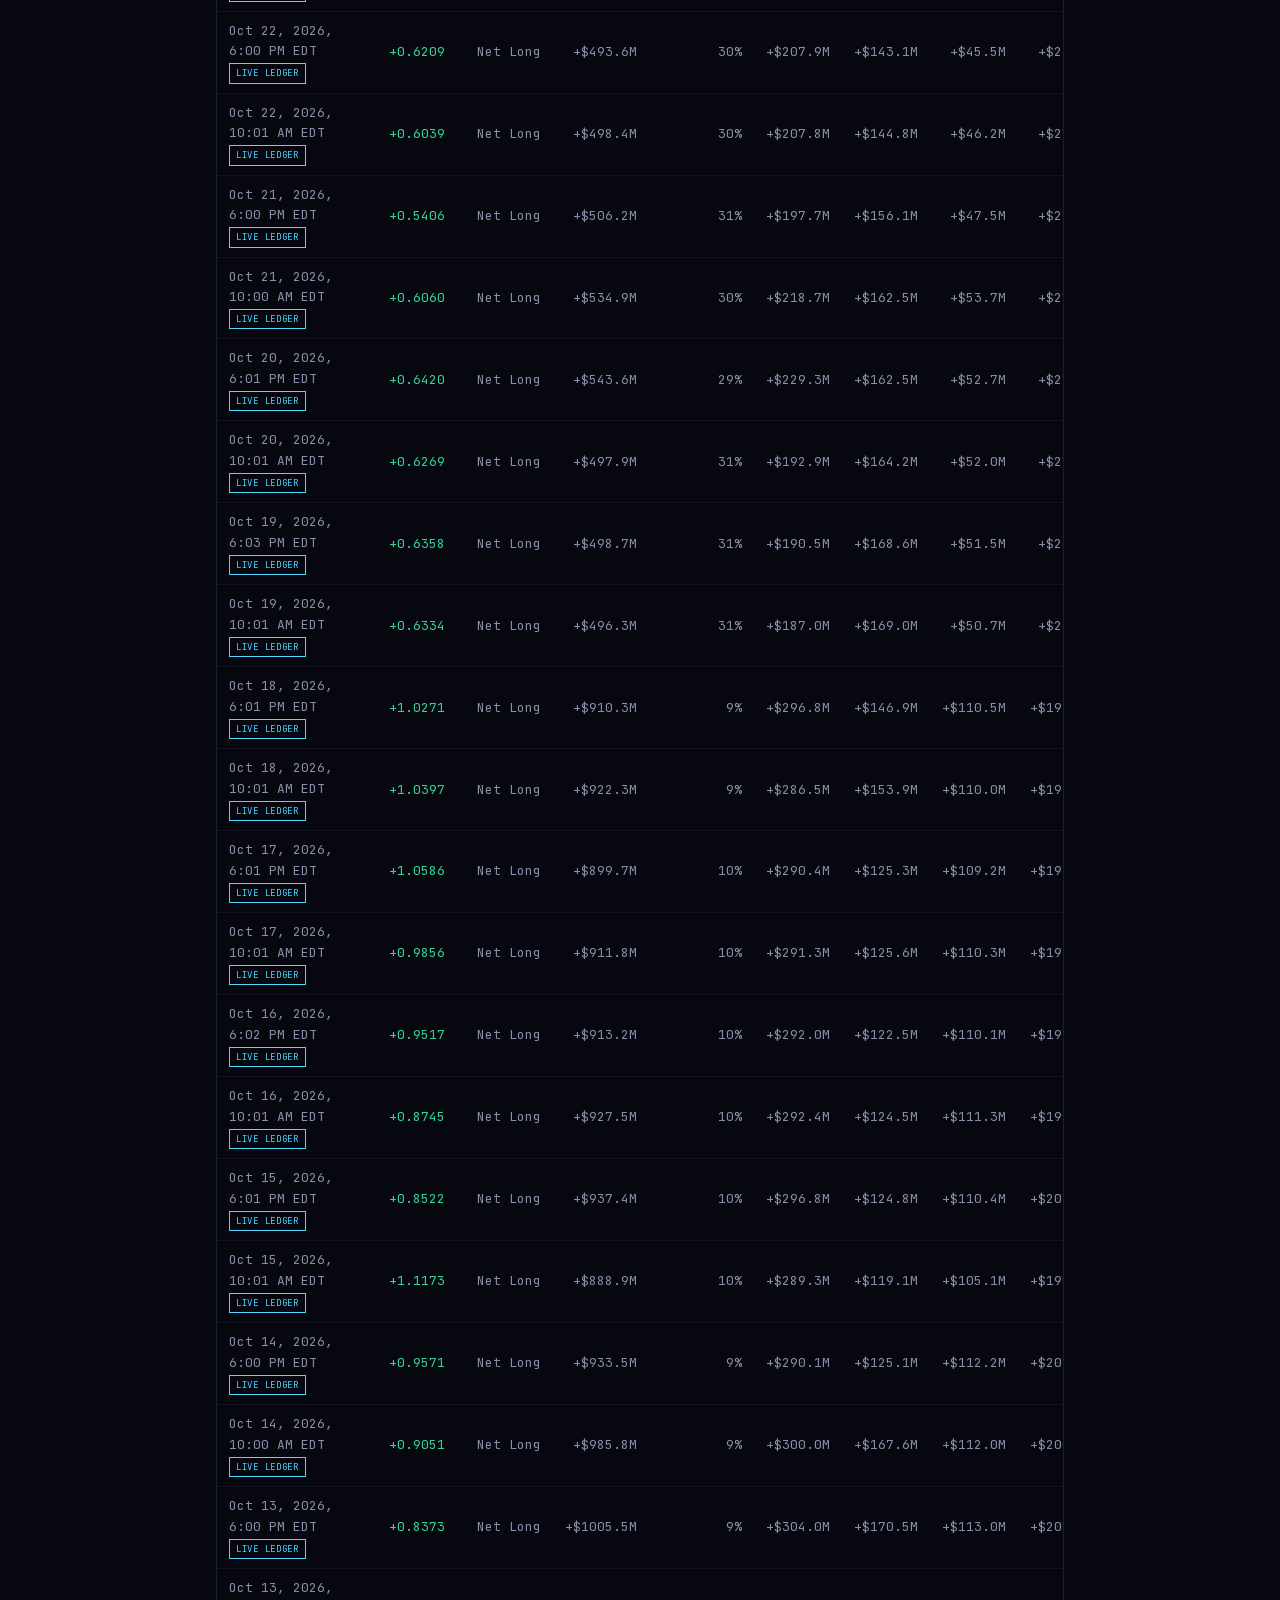
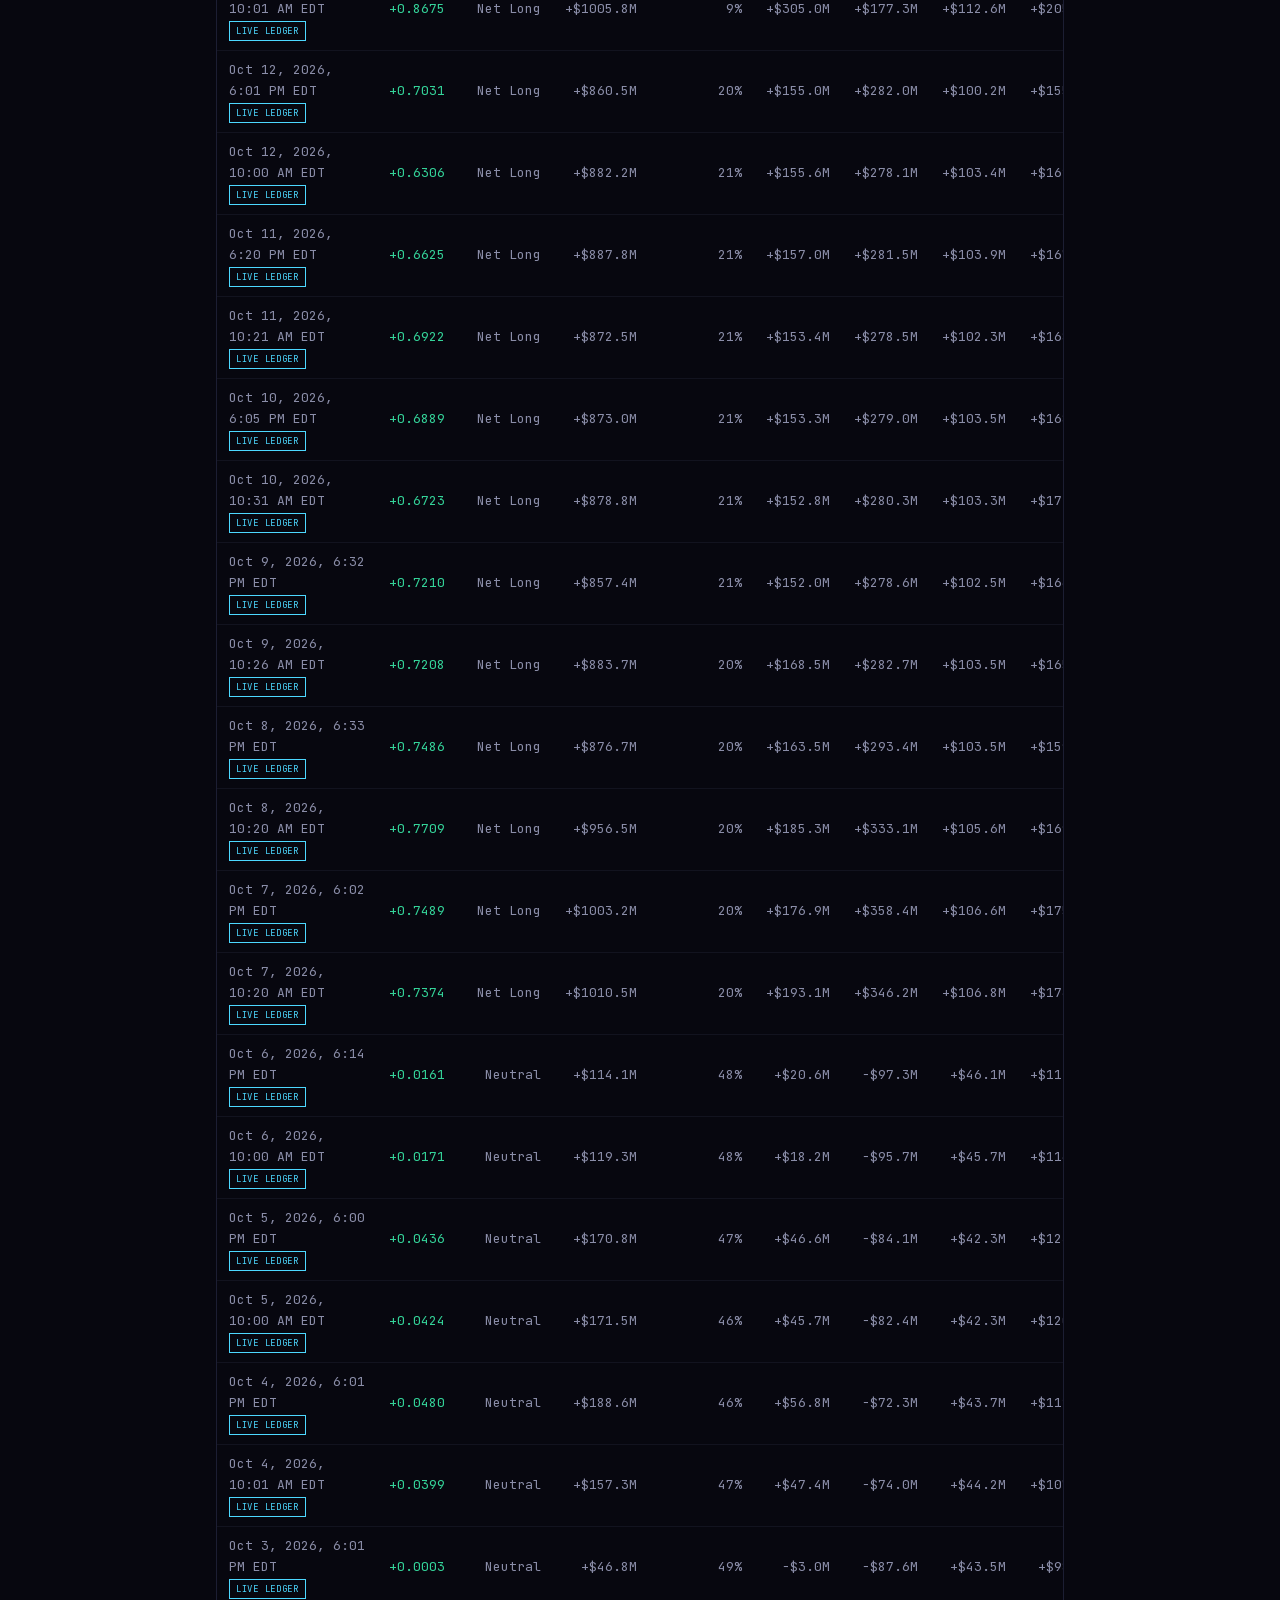
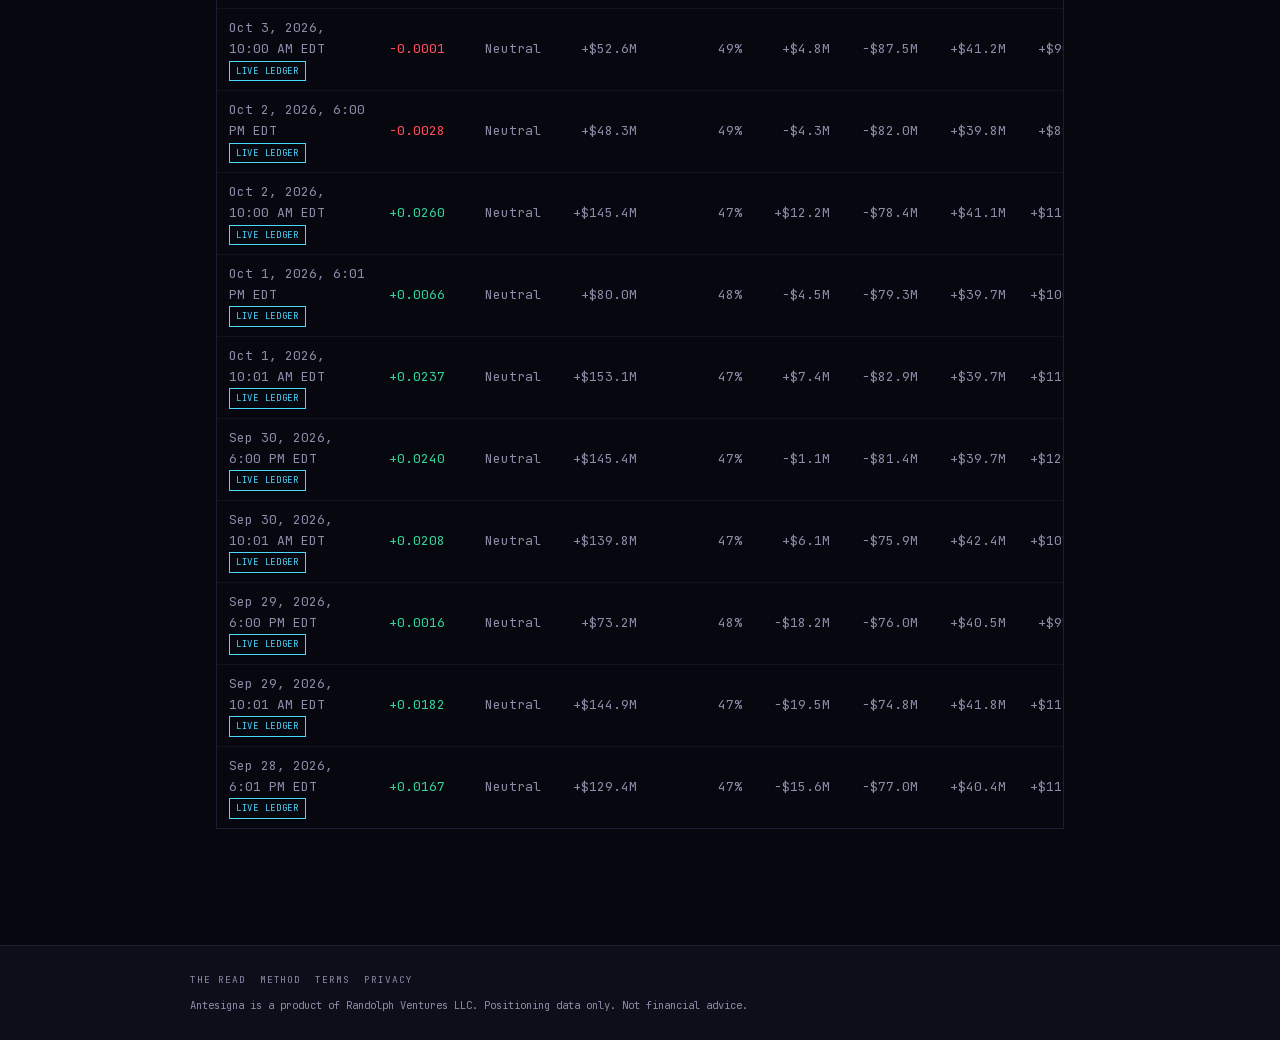
==== commit 4ee891b3: "Deploy Antesigna (2026-11-17 16:23 UTC)" ====
--- a/ledger/index.html
+++ b/ledger/index.html
@@ -26,7 +26,7 @@
     <p class="page-lede">Timestamped aggregate positioning snapshots. Entries may be restated when a methodology defect is identified; restatements are marked.</p>
     <div class="page-meta">Generated <span id="ledgerGenerated">loading…</span> · America/New_York</div>
 
-    <div class="page-callout">Records before July 21, 2026 are labeled as recorded history.</div>
+    <div class="page-callout">Entries before July 21, 2026 appear in the archive.</div>
 
     <div class="page-grid" aria-live="polite">
       <div class="page-stat"><strong id="snapshotCount">—</strong><span>public snapshots</span></div>
--- a/assets/antesigna.css
+++ b/assets/antesigna.css
@@ -115,18 +115,19 @@
 @media(max-width:400px){.cd{display:none}}
 
 /* ── hero ── */
-.hero{padding:38px 0 30px}
+.hero{padding:24px 0 30px}
 .eyeb{display:flex;gap:16px;flex-wrap:wrap;align-items:baseline;font-size:10.5px;letter-spacing:.15em;text-transform:uppercase;color:var(--ink2)}
-.eyeb .id{color:var(--ink)}
+.eyeb .id{color:var(--ink);font:inherit}
 .hero .product-title{margin-top:15px;color:var(--ink2);font-size:10px;line-height:1.6;letter-spacing:.14em;text-transform:uppercase;font-weight:400}
-.hero .headline{font-family:var(--px);font-weight:700;font-size:clamp(20px,2.5vw,31px);line-height:1.3;margin-top:8px;max-width:30ch;letter-spacing:.02em}
+.hero .headline{font-family:var(--px);font-weight:700;font-size:20px;line-height:1.4;margin-top:24px;max-width:30ch;letter-spacing:.02em}
 .sub{margin-top:16px;max-width:68ch;font-size:13px;color:var(--ink2);line-height:1.75}
 .sub b{color:var(--ink)}
 .lore{margin-top:15px;font-size:11.5px;color:var(--ink2);font-style:italic;line-height:1.75;max-width:70ch;
   border-left:2px solid var(--violet);padding-left:12px}
 .lore b{font-style:normal;color:var(--ink);letter-spacing:.03em}
-.hgrid{display:grid;grid-template-columns:1fr;gap:30px;margin-top:28px;align-items:end}
-@media(min-width:940px){.hgrid{grid-template-columns:290px minmax(0,1fr);gap:44px}}
+.hgrid{display:grid;grid-template-columns:1fr;gap:28px;margin-top:22px;align-items:start}
+.hgrid>*,.signal-summary{min-width:0}
+@media(min-width:940px){.hgrid{grid-template-columns:260px minmax(0,1fr);gap:32px}}
 /* colour + glow are set inline and scale with magnitude — see heatStyle() */
 .big{font-family:var(--px);font-weight:700;font-size:clamp(44px,6vw,62px);line-height:1;font-variant-numeric:tabular-nums}
 .signal-label{margin-bottom:8px;font-family:var(--px);font-size:13px;letter-spacing:.18em;color:var(--ink);line-height:1}
@@ -167,6 +168,26 @@
 
 /* ── chart ── */
 #chart svg,#bars svg{display:block;width:100%;height:auto}
+.positioning-chart .shead{margin-bottom:12px}
+.chart-state{font-size:10px;white-space:nowrap}
+.positioning-chart .ctabs{gap:6px}
+.positioning-chart .tabs button{padding:6px 9px;letter-spacing:.04em}
+.positioning-chart .clegend{gap:6px 14px;font-size:9px}
+.positioning-chart .chart-provenance{margin:12px 0 0;font-size:10.5px;line-height:1.6}
+.distribution-section{border-top:0}
+.distribution-section .dist{max-width:820px}
+/* The chart takes priority over the explanatory copy on narrow screens. */
+@media(max-width:939px){
+  .signal-summary{display:contents}
+  .signal-summary .headline,.signal-summary .sub,.signal-summary .trust{grid-column:1/-1;order:2;margin-top:0}
+  .hgrid{grid-template-columns:1fr 1fr;gap:12px 18px}
+  .signal-label,.big{grid-column:1}
+  .signal-label{grid-row:1}
+  .big{grid-row:2/4}
+  .bmeta{grid-column:2;grid-row:1/3;margin-top:0;align-self:end}
+  .marks{grid-column:2;grid-row:3;margin-top:0}
+  .positioning-chart{grid-column:1/-1;margin-top:12px}
+}
 
 /* ── movers ── */
 .mv{display:grid;grid-template-columns:1fr;gap:4px 14px;padding:14px 0;border-top:1px solid var(--line)}
@@ -293,4 +314,11 @@
 .fnav a{color:var(--ink2)}
 .llc{margin-top:14px;font-size:10.5px;color:var(--ink2)}
 
+.positioning-context{display:grid;grid-template-columns:repeat(auto-fit,minmax(210px,1fr));gap:18px;margin-top:28px;padding:20px;border:1px solid var(--line);background:var(--panel)}
+.positioning-context>div{display:flex;flex-direction:column;gap:8px;font-size:12px}
+.positioning-context>div>span:last-child{color:var(--ink2);font-size:11px;line-height:1.6}
+.chart-inspect{min-height:48px;padding:10px 0;color:var(--ink2);font-size:11px;line-height:1.7;font-variant-numeric:tabular-nums}
+#chart svg{width:100%;height:auto;display:block}
+#chart:focus{outline:1px solid var(--gold);outline-offset:4px}
+@media(max-width:700px){.positioning-context{grid-template-columns:1fr}.ctabs{max-width:100%}.ctabs .tabs{flex-wrap:wrap}}
 @media(prefers-reduced-motion:reduce){*{animation:none!important;transition:none!important}}
